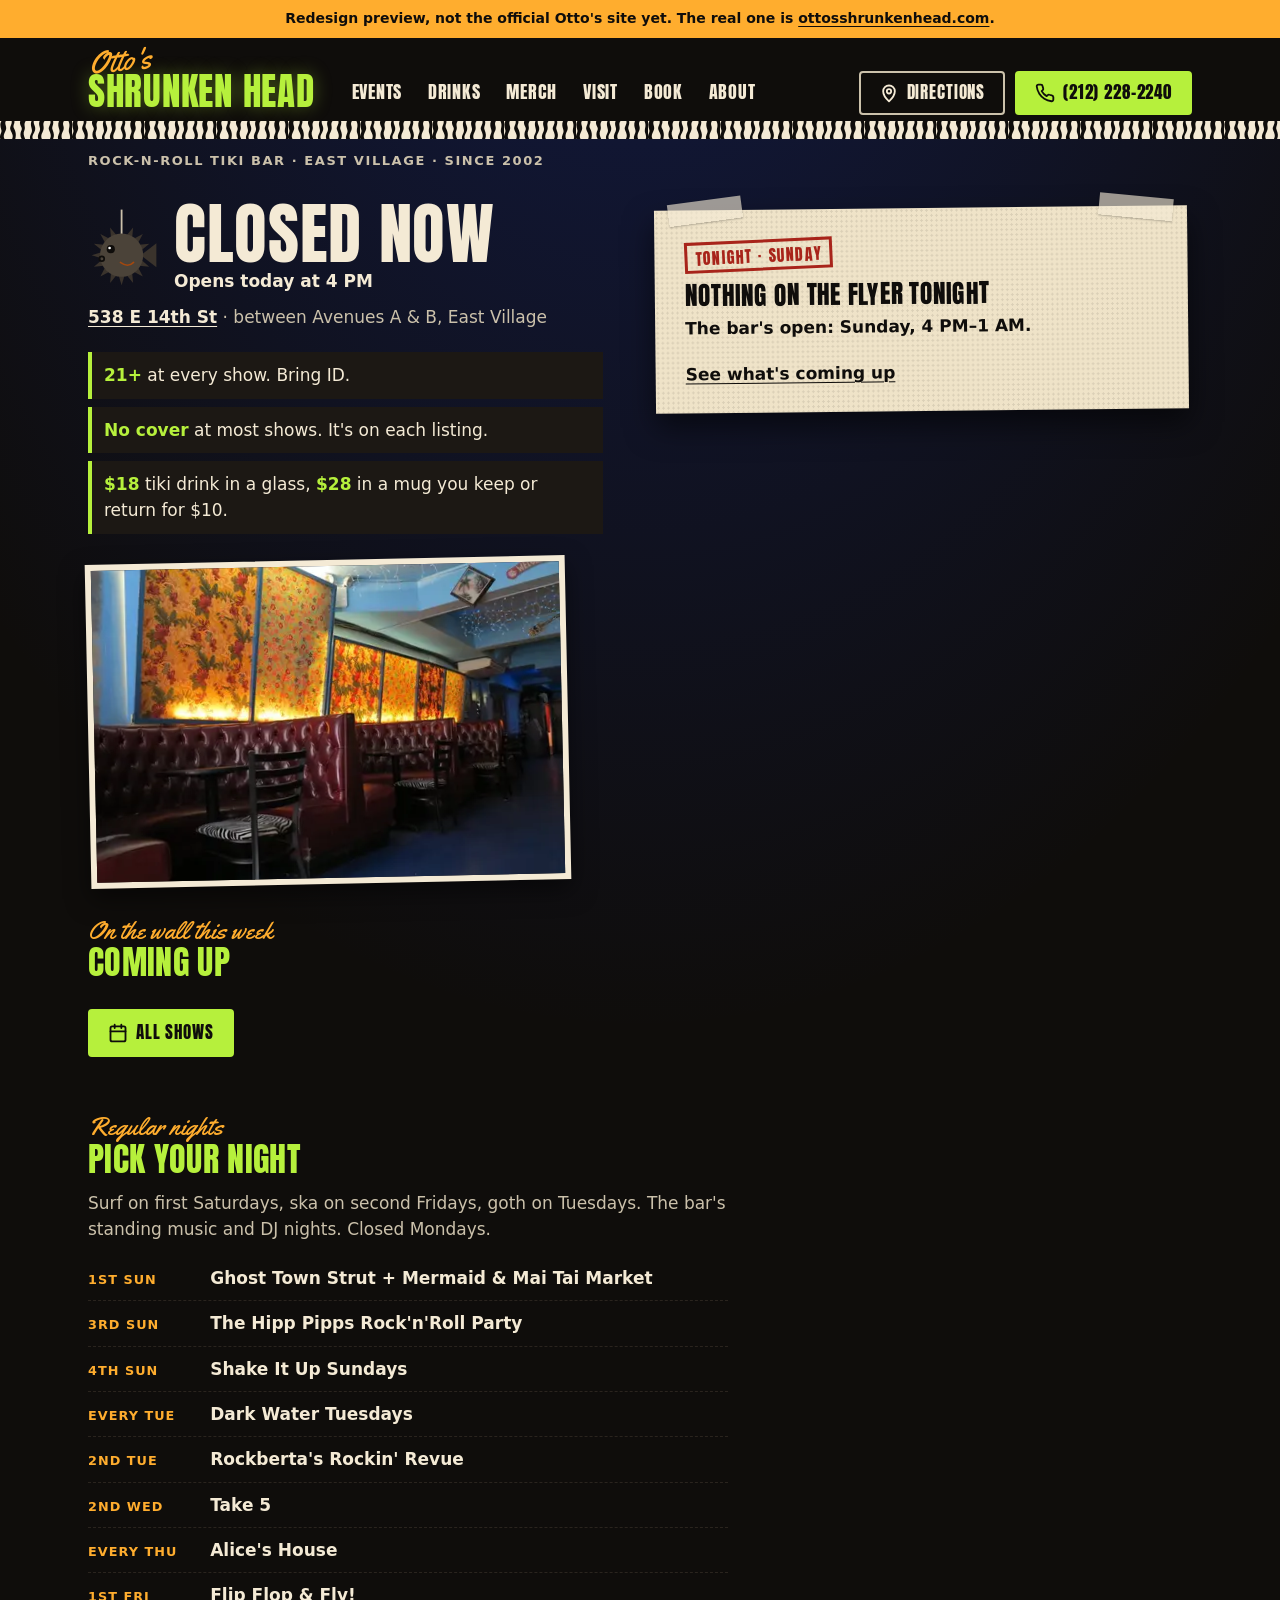
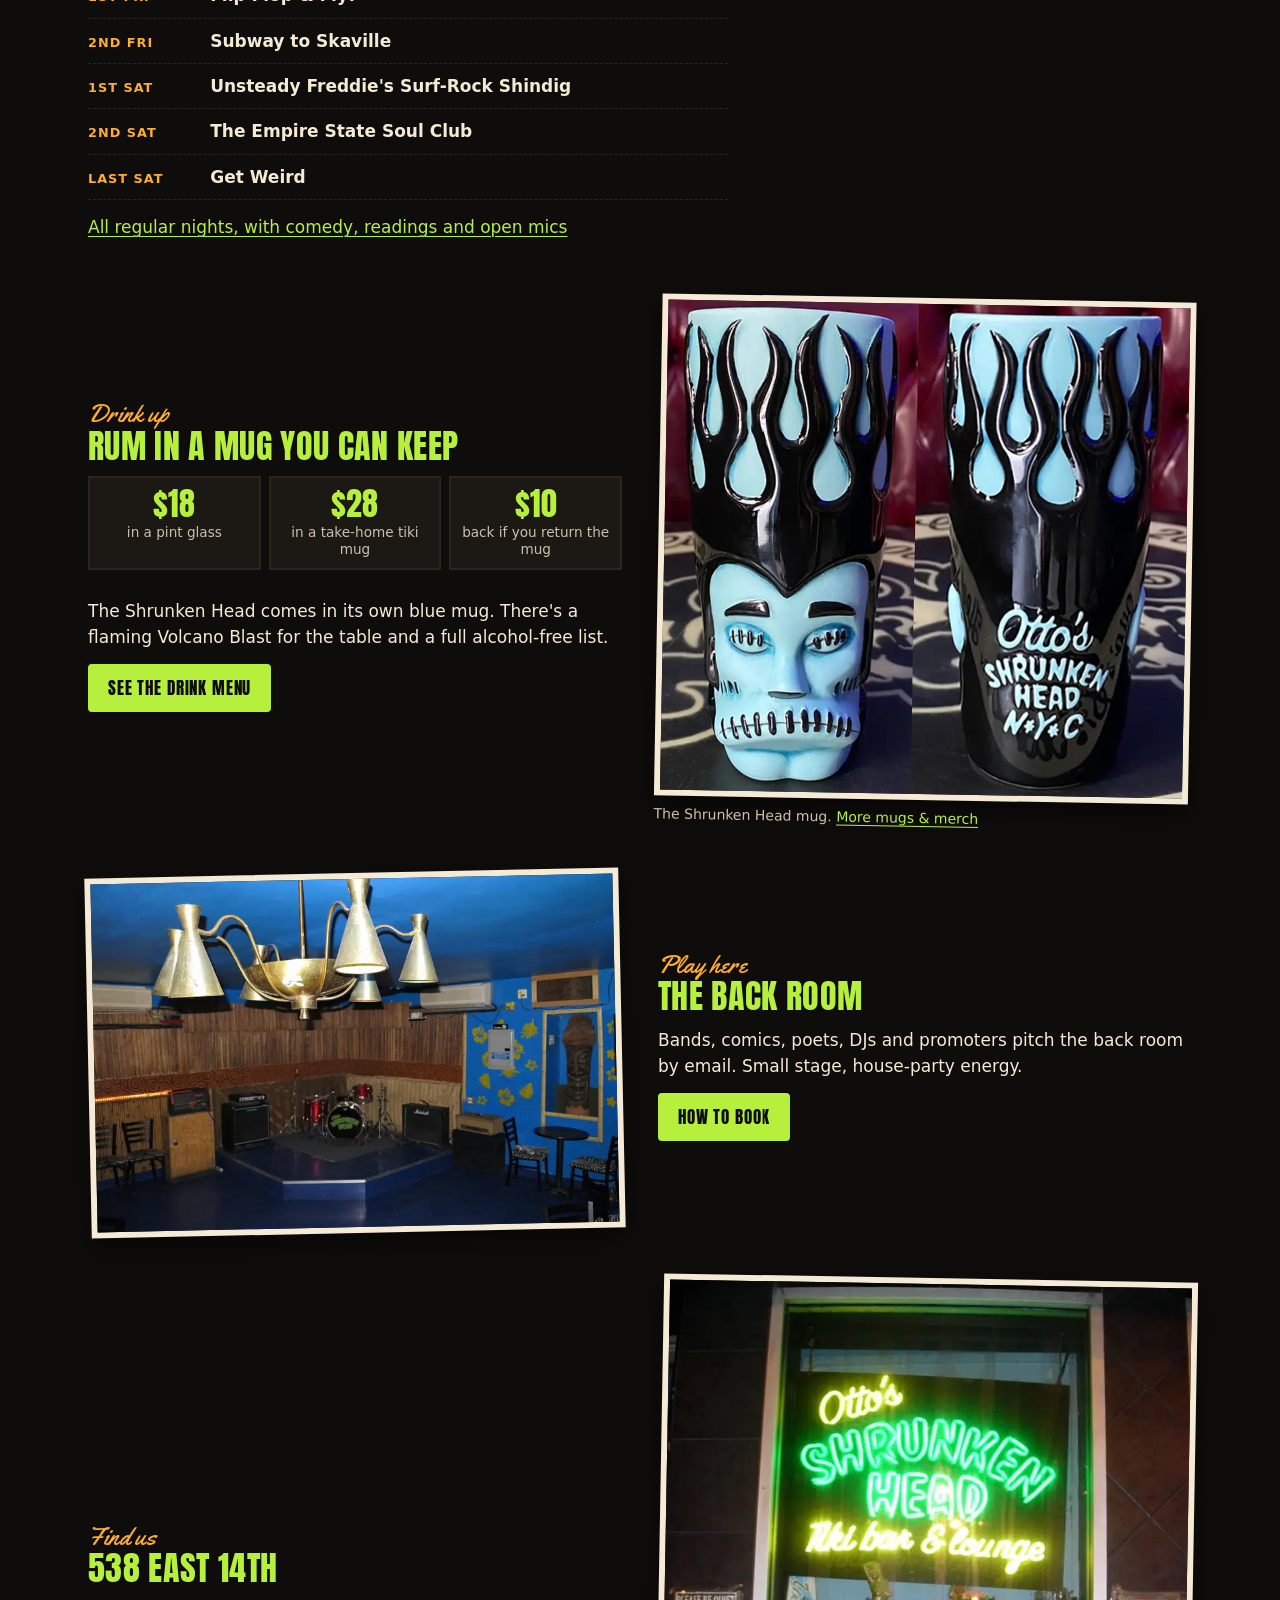
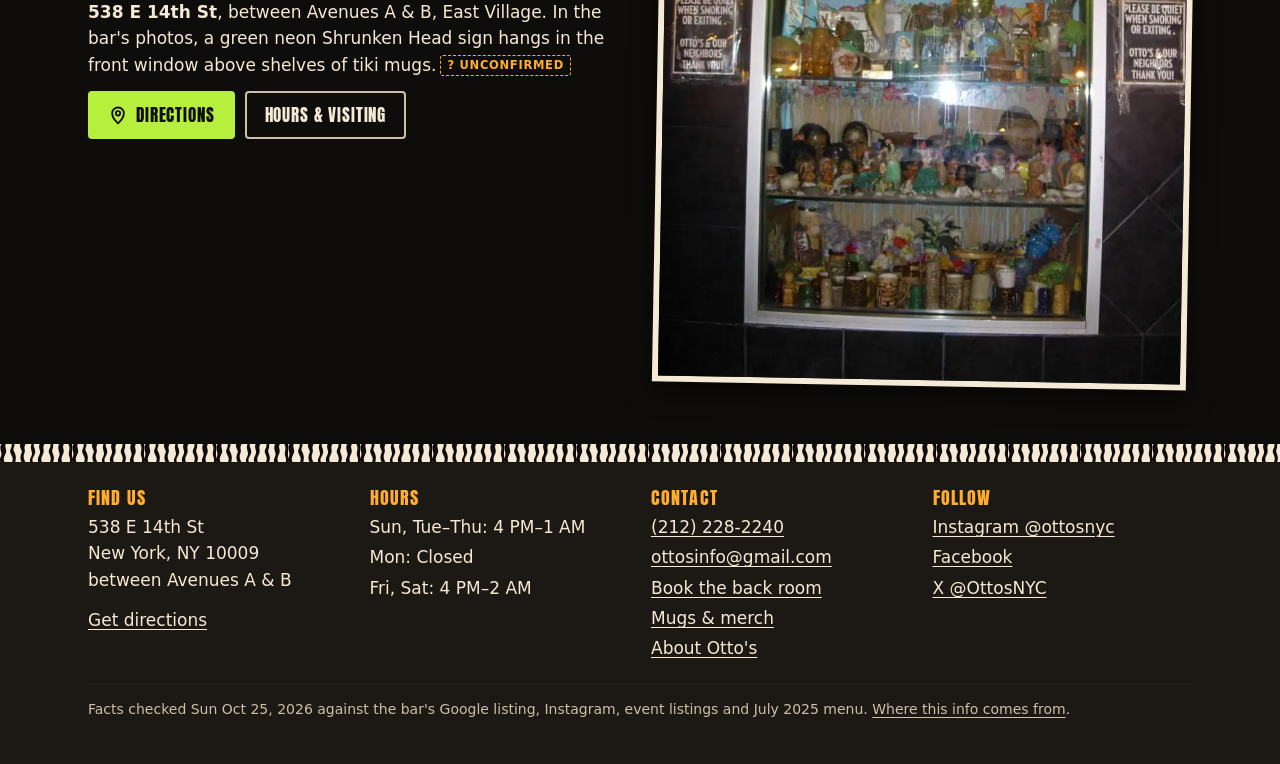
==== index.html @ c5e87eb1 "Preview build 2026-10-25 22:46 Co-Authored-By: Claude Opus 5.5 <noreply@anthropic.com>" ====
<!doctype html>
<html lang="en">
<head>
<meta charset="utf-8">
<meta name="viewport" content="width=device-width, initial-scale=1, viewport-fit=cover">
<title>Otto's Shrunken Head · Tiki bar, East Village NYC · Open tonight?</title>
<meta name="description" content="Is Otto's open tonight? Hours, tonight's bands and DJs, and directions to the rock-n-roll tiki bar at 538 E 14th St, East Village. Most shows free, 21+.">
<link rel="canonical" href="https://ottosshrunkenhead.com/">
<meta name="robots" content="noindex, nofollow">
<meta name="theme-color" content="#0f0d0b">
<meta property="og:type" content="website">
<meta property="og:site_name" content="Otto's Shrunken Head">
<meta property="og:title" content="Otto's Shrunken Head · Tiki bar, East Village NYC · Open tonight?">
<meta property="og:description" content="Is Otto's open tonight? Hours, tonight's bands and DJs, and directions to the rock-n-roll tiki bar at 538 E 14th St, East Village. Most shows free, 21+.">
<meta property="og:url" content="https://ottosshrunkenhead.com/">
<meta property="og:image" content="https://ottosshrunkenhead.com/assets/img/front-window-675.webp">
<link rel="icon" href="assets/favicon.svg" type="image/svg+xml">
<link rel="preload" href="assets/fonts/anton.woff2" as="font" type="font/woff2" crossorigin>
<style>@font-face{font-family:"Anton";src:url("assets/fonts/anton.woff2") format("woff2");font-display:swap}@font-face{font-family:"Yellowtail";src:url("assets/fonts/yellowtail.woff2") format("woff2");font-display:swap}@font-face{font-family:"Anton fallback";src:local("Impact"),local("Arial Narrow Bold"),local("Arial Bold");size-adjust:104%;ascent-override:118%;descent-override:33%}:root{--ink:#0f0d0b;--ink-2:#1c1814;--ink-3:#2a241e;--bone:#f4ead5;--bone-dim:#cbc1ab;--paper:#efe3c8;--lime:#b6f03c;--amber:#ffad2e;--oxblood:#7e1813;--stamp:#a8241a;--blue:#1733b0;--night:#0c1652;--pink:#ff86b9;--sky:#a9bcff;--f-display:"Anton","Anton fallback",Impact,"Arial Narrow Bold",sans-serif;--f-script:"Yellowtail","Brush Script MT",cursive;--f-body:system-ui,-apple-system,"Segoe UI",Roboto,"Helvetica Neue",Arial,sans-serif;--gutter:16px;--max:1160px;--bar-h:64px;--zebra:url("data:image/svg+xml,%3Csvg xmlns='http://www.w3.org/2000/svg' viewBox='0 0 160 40' preserveAspectRatio='none'%3E%3Crect width='160' height='40' fill='%23f4ead5'/%3E%3Cg fill='%230f0d0b'%3E%3Cpath d='M3 0h10c-4 7 3 12 0 20s-7 13-3 20H1c-4-8 4-13 2-20S-1 7 3 0z'/%3E%3Cpath d='M26 0h6c1 6-4 10-1 16s6 12 3 24h-7c4-9-2-14-4-21s4-11 3-19z'/%3E%3Cpath d='M45 0h12c-6 9 1 13-3 21-3 6-1 12 2 19h-8c-4-7-3-14 0-20s-6-11-3-20z'/%3E%3Cpath d='M70 0h5c-1 8 5 12 3 20s-8 12-5 20h-6c-2-9 5-13 4-20S67 8 70 0z'/%3E%3Cpath d='M88 0h11c-5 6-1 11-2 17-1 8-8 13-4 23h-8c-3-10 4-14 4-22 0-6-4-10-1-18z'/%3E%3Cpath d='M112 0h6c2 9-4 12-1 20s4 13 1 20h-7c4-7 1-13-2-20s5-12 3-20z'/%3E%3Cpath d='M131 0h11c-5 8 2 12-1 20-3 7-6 12-3 20h-9c-2-8 5-13 3-20s-4-12-1-20z'/%3E%3Cpath d='M152 0h8v40h-5c3-8-3-13-2-20s3-12-1-20z'/%3E%3C/g%3E%3C/svg%3E")}*,*::before,*::after{box-sizing:border-box}html{-webkit-text-size-adjust:100%;text-size-adjust:100%;scroll-padding-top:16px;scroll-padding-bottom:calc(var(--bar-h) + 24px)}body{margin:0;background:var(--ink);background-image:radial-gradient(120% 60% at 50% -10%,rgba(23,51,176,.38),transparent 60%);background-repeat:no-repeat;color:var(--bone);font:400 1.0625rem/1.55 var(--f-body);padding-bottom:calc(var(--bar-h) + env(safe-area-inset-bottom));overflow-wrap:break-word}img{max-width:100%;height:auto;display:block}a{color:var(--lime);text-underline-offset:.18em;text-decoration-thickness:.08em}a:hover{color:var(--bone)}:focus-visible{outline:3px solid var(--amber);outline-offset:3px;border-radius:2px}h1,h2,h3{line-height:1.05;margin:0}p{margin:0 0 .8em}ul,ol{margin:0;padding:0}[hidden]{display:none !important}.sr-only{position:absolute;width:1px;height:1px;padding:0;margin:-1px;overflow:hidden;clip:rect(0,0,0,0);white-space:nowrap;border:0}.skip{position:absolute;left:8px;top:-60px;z-index:50;background:var(--lime);color:var(--ink);padding:10px 14px;font-weight:700}.skip:focus{top:8px}.wrap{max-width:var(--max);margin:0 auto;padding:0 var(--gutter)}.zebra{height:18px;background:var(--zebra) repeat-x left center / 72px 100%}.preview-bar{margin:0;padding:8px var(--gutter);background:var(--amber);color:var(--ink);font-size:.875rem;font-weight:700;text-align:center}.preview-bar a{color:var(--ink)}.mast{background:var(--ink)}.mast__in{max-width:var(--max);margin:0 auto;padding:8px var(--gutter) 0;display:grid;grid-template-columns:1fr;align-items:end}.logo{display:inline-flex;flex-direction:column;text-decoration:none;color:inherit;padding:2px 0 4px;width:max-content}.logo__otto{font:400 1.5rem/0.8 var(--f-script);color:var(--amber);transform:rotate(-6deg);transform-origin:left bottom;margin-left:2px}.logo__head{font:400 1.75rem/1 var(--f-display);text-transform:uppercase;color:var(--lime);letter-spacing:.02em;margin-top:-2px;text-shadow:0 0 18px rgba(182,240,60,.35)}.nav{min-width:0}.nav ul{list-style:none;display:flex;gap:0;margin:0 calc(var(--gutter) * -1);padding:0 calc(var(--gutter) - 7px);overflow-x:auto;scrollbar-width:none}.nav ul::-webkit-scrollbar{display:none}.nav a{display:flex;align-items:center;min-height:44px;padding:0 7px;white-space:nowrap;font:400 1rem/1 var(--f-display);text-transform:uppercase;letter-spacing:.04em;color:var(--bone);text-decoration:none;border-bottom:4px solid transparent}.nav a:hover{color:var(--lime)}.nav a[aria-current="page"]{color:var(--lime);border-bottom-color:var(--lime)}.mast__cta{display:none}.btn{display:inline-flex;align-items:center;justify-content:center;gap:8px;min-height:48px;padding:0 18px;border-radius:4px;font:400 1.0625rem/1 var(--f-display);text-transform:uppercase;letter-spacing:.05em;text-decoration:none;color:var(--ink);background:var(--lime);border:2px solid var(--lime)}.btn:hover{background:var(--bone);border-color:var(--bone);color:var(--ink)}.btn--ghost{background:transparent;color:var(--bone);border-color:var(--bone-dim)}.btn--ghost:hover{background:var(--bone);color:var(--ink)}.btn svg{width:20px;height:20px;flex:none}.btns{display:flex;flex-wrap:wrap;gap:10px}.unc{display:inline-block;vertical-align:.1em;margin-left:.35em;font:700 .72rem/1 var(--f-body);letter-spacing:.06em;text-transform:uppercase;color:var(--amber);border:1.5px dashed var(--amber);border-radius:3px;padding:4px 6px 3px;text-decoration:none;white-space:nowrap}.unc::before{content:"? "}.unc:hover{background:var(--amber);color:var(--ink)}.flyer .unc,.paper .unc{color:var(--stamp);border-color:var(--stamp)}.flyer .unc:hover,.paper .unc:hover{background:var(--stamp);color:var(--paper)}.unc-note{color:var(--bone-dim);font-size:.9rem}.kicker{font:700 .8125rem/1.3 var(--f-body);text-transform:uppercase;letter-spacing:.12em;color:var(--bone-dim);margin:14px 0 10px}.status{display:grid;grid-template-columns:56px 1fr;gap:4px 14px;align-items:center;margin-bottom:18px}.status__state{font:400 2.75rem/0.95 var(--f-display);text-transform:uppercase;letter-spacing:.01em;color:var(--lime)}.status[data-open="false"] .status__state{color:var(--bone)}.status__detail{margin:2px 0 0;font-weight:600}.status__where{grid-column:1 / -1;margin:6px 0 0;color:var(--bone-dim)}.status__where a{color:var(--bone);font-weight:700}.puffer{width:56px;height:64px}.puffer svg{width:100%;height:100%;overflow:visible}.puffer .p-body{fill:url(#pufLit)}.puffer .p-spike{fill:#e2731f}.puffer[data-lit="true"] svg{filter:drop-shadow(0 0 10px rgba(255,173,46,.85));animation:glow 3.2s ease-in-out infinite}.puffer[data-lit="false"] .p-body{fill:#4b4339}.puffer[data-lit="false"] .p-spike{fill:#3a332c}@keyframes glow{50%{filter:drop-shadow(0 0 4px rgba(255,173,46,.55))}}.home-top{display:grid;grid-template-areas:"status" "flyer" "quick"}.home-top>.status{grid-area:status}.home-top>.tonight{grid-area:flyer}.home-top>.quick{grid-area:quick}.quick ul{list-style:none;display:grid;gap:8px;margin:4px 0 0}.quick li{padding:10px 12px;background:var(--ink-2);border-left:4px solid var(--lime)}.quick b{color:var(--lime);font-weight:800}.desk-only{display:none}.flyer{position:relative;color:var(--ink);background-color:var(--paper);background-image:radial-gradient(rgba(15,13,11,.09) 1px,transparent 1.3px);background-size:5px 5px;padding:22px 18px 18px;transform:rotate(-.6deg);box-shadow:0 14px 30px rgba(0,0,0,.55);margin:6px 4px 22px}.flyer::before,.flyer::after{content:"";position:absolute;top:-10px;width:74px;height:22px;background:rgba(244,234,213,.62);box-shadow:0 1px 2px rgba(0,0,0,.25)}.flyer::before{left:14px;transform:rotate(-7deg)}.flyer::after{right:14px;transform:rotate(6deg)}.flyer a{color:var(--ink)}.stamp{display:inline-block;font:400 1rem/1 var(--f-display);text-transform:uppercase;letter-spacing:.08em;color:var(--stamp);border:3px solid var(--stamp);padding:5px 8px 4px;transform:rotate(-2deg);margin:0 0 12px}.flyer__show + .flyer__show{border-top:2px dashed rgba(15,13,11,.35);margin-top:14px;padding-top:14px}.flyer__title{font:400 2rem/1 var(--f-display);text-transform:uppercase;letter-spacing:.01em}.flyer__meta{margin:6px 0 8px;font-weight:700}.flyer__more{display:inline-block;margin-top:12px;font-weight:700;min-height:24px}.flyer--quiet .flyer__title{font-size:1.6rem}.lineup{list-style:none;display:grid;gap:3px}.lineup li{display:grid;grid-template-columns:4.6em 1fr;gap:8px;align-items:baseline}.lineup__t{font-weight:700;font-variant-numeric:tabular-nums;font-size:.95rem}.lineup__act{font:400 1.25rem/1.15 var(--f-display);text-transform:uppercase;letter-spacing:.02em}.lineup--dark .lineup__t{color:var(--bone-dim)}.section{padding:34px 0 10px}.section__kick{font:400 1.6rem/1 var(--f-script);color:var(--amber);margin:0 0 2px}.section__h{font:400 2.1rem/1 var(--f-display);text-transform:uppercase;color:var(--lime);margin-bottom:14px;letter-spacing:.01em}.section__lede{color:var(--bone-dim);max-width:60ch}.page-h{font:400 3rem/0.95 var(--f-display);text-transform:uppercase;color:var(--lime);margin:6px 0 10px}.page-lede{font-size:1.125rem;max-width:56ch}.stubs{list-style:none;display:grid;gap:10px}.stub{display:grid;grid-template-columns:64px 1fr;gap:0;background:var(--ink-2);border-left:6px solid var(--oxblood);text-decoration:none;color:var(--bone);min-height:72px}.stub:hover{background:var(--ink-3);color:var(--bone)}.stub__date{display:grid;place-content:center;text-align:center;border-right:2px dashed var(--ink-3);padding:8px 4px}.stub__dow{font:700 .75rem/1 var(--f-body);text-transform:uppercase;letter-spacing:.1em;color:var(--amber)}.stub__day{font:400 1.9rem/1 var(--f-display)}.stub__mon{font:700 .75rem/1 var(--f-body);text-transform:uppercase;letter-spacing:.1em;color:var(--bone-dim)}.stub__body{padding:10px 12px}.stub__title{font:400 1.25rem/1.1 var(--f-display);text-transform:uppercase;display:block}.stub__line{display:-webkit-box;-webkit-line-clamp:2;-webkit-box-orient:vertical;overflow:hidden;color:var(--bone-dim);font-size:.95rem;margin-top:3px}.kind{display:inline-block;font:700 .72rem/1 var(--f-body);letter-spacing:.08em;text-transform:uppercase;padding:4px 6px 3px;border-radius:2px;color:var(--ink);background:var(--bone);vertical-align:.15em}.kind--music{background:var(--lime)}.kind--dj{background:var(--amber)}.kind--comedy{background:var(--pink)}.kind--openmic{background:var(--bone)}.kind--words{background:var(--sky)}.kind--market,.kind--party{background:var(--amber)}.week{list-style:none;display:grid;gap:14px}.week__day{background:var(--ink-2);padding:14px 14px 10px;border-top:4px solid var(--blue)}.week__name{font:400 1.5rem/1 var(--f-display);text-transform:uppercase;color:var(--bone);margin-bottom:8px}.week__list{list-style:none;display:grid;gap:10px}.week__which{font:700 .78rem/1.2 var(--f-body);text-transform:uppercase;letter-spacing:.08em;color:var(--amber)}.week__title{font-weight:700}.week__desc{color:var(--bone-dim);font-size:.95rem}.week__closed{color:var(--bone-dim)}.picks{list-style:none;display:grid;gap:0;max-width:640px}.picks li{display:grid;grid-template-columns:6.6em 1fr;gap:10px;align-items:baseline;padding:9px 0;border-bottom:1px dashed var(--ink-3)}.picks__when{font:700 .8rem/1.2 var(--f-body);text-transform:uppercase;letter-spacing:.08em;color:var(--amber)}.picks a{color:var(--bone);font-weight:700;text-decoration:none;min-height:24px}.picks__desc{display:block;color:var(--bone-dim);font-size:.92rem;font-weight:400}.picks a:hover{color:var(--lime);text-decoration:underline}.photo{margin:0;position:relative}.photo img{width:100%;border:6px solid var(--bone);box-shadow:0 10px 24px rgba(0,0,0,.5)}.photo figcaption{font-size:.875rem;color:var(--bone-dim);margin-top:8px}.tilt-l{transform:rotate(-1.2deg)}.tilt-r{transform:rotate(1deg)}.split{display:grid;gap:20px;align-items:center}.panel{background:var(--ink-2);padding:18px;border-top:4px solid var(--oxblood)}.panel--blue{border-top-color:var(--blue)}.panel--lime{border-top-color:var(--lime)}.deal{display:grid;grid-template-columns:repeat(3,1fr);gap:8px;margin:10px 0 14px}.deal__item{background:var(--ink-2);border:2px solid var(--ink-3);padding:10px 8px;text-align:center}.deal__price{display:block;font:400 2rem/1 var(--f-display);color:var(--lime)}.deal__label{display:block;font-size:.85rem;color:var(--bone-dim);margin-top:4px;line-height:1.25}.mug-ico{width:44px;height:54px;color:var(--lime)}.chips{list-style:none;display:flex;flex-wrap:wrap;gap:8px;margin:12px 0 6px}.chips a{display:inline-flex;align-items:center;min-height:40px;padding:0 14px;border-radius:999px;border:2px solid var(--bone-dim);color:var(--bone);text-decoration:none;font-weight:700;font-size:.95rem}.chips a:hover{border-color:var(--lime);color:var(--lime)}.day{margin-top:26px}.day__h{position:sticky;top:0;z-index:2;background:var(--ink);display:flex;align-items:baseline;gap:10px;flex-wrap:wrap;padding:10px 0 8px;border-bottom:3px solid var(--bone)}.day__dow{font:400 1.8rem/1 var(--f-display);text-transform:uppercase;color:var(--bone)}.day__date{font:400 1.8rem/1 var(--f-display);text-transform:uppercase;color:var(--bone-dim)}.day__tonight{font:400 1rem/1 var(--f-display);text-transform:uppercase;letter-spacing:.08em;background:var(--lime);color:var(--ink);padding:5px 8px 4px}.show{padding:16px 0 14px;border-bottom:1px solid var(--ink-3)}.show__top{display:flex;align-items:baseline;gap:10px;flex-wrap:wrap;margin-bottom:4px}.show__time{font-weight:800;font-variant-numeric:tabular-nums}.show__title{font:400 1.6rem/1.05 var(--f-display);text-transform:uppercase;letter-spacing:.01em;margin-bottom:8px}.show__desc{color:var(--bone-dim);margin:8px 0 0;max-width:62ch}.show__cover{display:inline-block;margin-top:8px;font-weight:700;color:var(--lime)}.show__flag{margin-top:8px}.regulars{background:var(--night);margin-top:40px;padding:34px 0 30px}.regulars .week__day{background:rgba(255,255,255,.05);border-top-color:var(--lime)}.menu-sec{padding-top:26px}.menu-sec__h{font:400 1.9rem/1 var(--f-display);text-transform:uppercase;color:var(--lime);display:flex;align-items:center;gap:8px;flex-wrap:wrap}.menu-sec__note{color:var(--amber);font-weight:700;margin:6px 0 10px}.drinks{list-style:none;display:grid;gap:0}.drink{padding:12px 0;border-bottom:1px dashed var(--ink-3)}.drink__row{display:flex;justify-content:space-between;gap:12px;align-items:baseline}.drink__name{font:400 1.35rem/1.1 var(--f-display);text-transform:uppercase;letter-spacing:.02em}.drink__price{font-weight:800;color:var(--lime);text-align:right;max-width:11em;flex:none}.drink__desc{color:var(--bone-dim);margin:3px 0 0}.flag{display:inline-block;font:700 .72rem/1 var(--f-body);text-transform:uppercase;letter-spacing:.08em;color:var(--ink);background:var(--amber);padding:4px 6px 3px;border-radius:2px;margin-left:6px;vertical-align:.2em}.prods{list-style:none;display:grid;grid-template-columns:repeat(2,1fr);gap:18px 12px;margin-top:8px}.prod img{width:100%;height:auto;aspect-ratio:4 / 5;object-fit:cover;border:5px solid var(--bone);background:var(--paper)}.prod--out img{filter:grayscale(1);opacity:.55}.prod__name{font:400 1.15rem/1.1 var(--f-display);text-transform:uppercase;letter-spacing:.02em;margin-top:8px}.prod__meta{display:flex;gap:8px;align-items:center;margin:4px 0 0}.prod__price{font-weight:800;color:var(--lime)}.prod__out{font:700 .72rem/1 var(--f-body);text-transform:uppercase;letter-spacing:.08em;color:var(--ink);background:var(--bone-dim);padding:4px 6px 3px;border-radius:2px}.prod__note{color:var(--bone-dim);font-size:.9rem;margin:2px 0 0}.press{list-style:none;display:grid;gap:12px}.press li{padding-left:14px;border-left:4px solid var(--blue)}.press__outlet{display:block;font:700 .78rem/1.3 var(--f-body);text-transform:uppercase;letter-spacing:.08em;color:var(--amber)}.press__title{color:var(--bone)}.legends b{font:400 1.25rem/1.15 var(--f-display);text-transform:uppercase;letter-spacing:.02em;color:var(--lime)}.hours{width:100%;border-collapse:collapse;font-size:1.0625rem}.hours th,.hours td{text-align:left;padding:10px 6px;border-bottom:1px solid var(--ink-3)}.hours th{font-weight:700}.hours td{text-align:right;font-variant-numeric:tabular-nums}.hours tr.is-today th,.hours tr.is-today td{color:var(--lime)}.hours tr.is-today th::after{content:" · today";font-weight:400;color:var(--bone-dim)}.facts{list-style:none;display:grid;gap:14px}.facts li{padding-left:16px;border-left:4px solid var(--oxblood);min-width:0;overflow-wrap:anywhere}.facts b{display:block;color:var(--bone)}.gear{padding-left:1.2em;display:grid;gap:4px}.src-table{width:100%;border-collapse:collapse;font-size:.95rem}.src-table th,.src-table td{text-align:left;vertical-align:top;padding:10px 8px;border-bottom:1px solid var(--ink-3)}.src-table thead th{color:var(--bone-dim);font-size:.8rem;text-transform:uppercase;letter-spacing:.08em}.ok{color:var(--lime);font-weight:700}.no{color:var(--amber);font-weight:700}.table-scroll{overflow-x:auto}.mailto-box{background:var(--paper);color:var(--ink);padding:16px;font-family:ui-monospace,Menlo,monospace;font-size:.9rem;white-space:pre-wrap;margin:10px 0 14px}.foot{margin-top:48px;background:var(--ink-2)}.foot__in{max-width:var(--max);margin:0 auto;padding:26px var(--gutter) 30px;display:grid;gap:22px}.foot h2{font:400 1.15rem/1 var(--f-display);text-transform:uppercase;letter-spacing:.06em;color:var(--amber);margin-bottom:8px}.foot ul{list-style:none;display:grid;gap:4px}.foot a{color:var(--bone);min-height:24px;display:inline-block}.foot__note{color:var(--bone-dim);font-size:.875rem;border-top:1px solid var(--ink-3);padding-top:14px}.foot__note a{color:var(--bone-dim)}.actbar{position:fixed;left:0;right:0;bottom:0;z-index:20;background:var(--ink);padding-bottom:env(safe-area-inset-bottom);box-shadow:0 -6px 20px rgba(0,0,0,.5)}.actbar .zebra{height:8px;background-size:32px 100%}.actbar ul{list-style:none;display:grid;grid-template-columns:repeat(3,1fr)}.actbar a{display:flex;flex-direction:column;align-items:center;justify-content:center;gap:3px;min-height:58px;color:var(--bone);text-decoration:none;font:400 .95rem/1 var(--f-display);text-transform:uppercase;letter-spacing:.06em}.actbar a:hover{color:var(--lime)}.actbar svg{width:22px;height:22px;color:var(--lime)}.actbar li + li a{border-left:1px solid var(--ink-3)}@media (min-width:700px){:root{--gutter:28px}.page-h{font-size:4.2rem}.split{grid-template-columns:1fr 1fr;gap:36px}.week{grid-template-columns:repeat(2,1fr)}.foot__in{grid-template-columns:repeat(4,1fr)}.foot__note{grid-column:1 / -1}.stubs{grid-template-columns:repeat(2,1fr)}.prods{grid-template-columns:repeat(3,1fr)}}@media (min-width:960px){:root{--bar-h:0px}body{padding-bottom:0}.actbar{display:none}.mast__in{grid-template-columns:auto 1fr auto;gap:28px;padding-top:12px;padding-bottom:6px}.logo__otto{font-size:1.9rem}.logo__head{font-size:2.3rem}.nav ul{margin:0;padding:0;gap:8px}.nav a{font-size:1.15rem;padding:0 9px}.prods{grid-template-columns:repeat(4,1fr);gap:26px 20px}.mast__cta{display:flex;gap:10px;align-items:center}.mast__cta .btn{min-height:44px}.home-top{grid-template-columns:1fr 1.05fr;grid-template-areas:"status flyer" "quick flyer";grid-template-rows:auto 1fr;column-gap:48px;align-items:start;padding-top:22px}.desk-only{display:block;margin-top:26px;max-width:480px}.status__state{font-size:4.2rem}.status{grid-template-columns:72px 1fr}.puffer{width:72px;height:82px}.flyer{padding:30px 30px 26px}.flyer__title{font-size:2.6rem}.week{grid-template-columns:repeat(3,1fr)}.events-layout{display:grid;grid-template-columns:1fr 340px;gap:48px;align-items:start}.events-aside{position:sticky;top:20px}.menu-cols{columns:2;column-gap:48px}.menu-cols .menu-sec{break-inside:avoid}}@media (prefers-reduced-motion:reduce){*,*::before,*::after{animation:none !important;transition:none !important;scroll-behavior:auto !important}}@media print{.actbar,.mast__cta,.nav,.skip{display:none}body{background:#fff;color:#000}}</style>
<noscript><style>[data-status-live],.puffer{display:none}.nojs-hours{display:block!important}.status{grid-template-columns:1fr}</style></noscript>
<script type="application/ld+json">{"@context":"https://schema.org","@type":"BarOrPub","@id":"https://ottosshrunkenhead.com/#bar","name":"Otto's Shrunken Head","description":"Rock-n-roll tiki bar in the East Village since 2002. Rum drinks in tiki mugs up front, bands, DJs, comedy and open mics in the back room, most nights free.","url":"https://ottosshrunkenhead.com/","image":["https://ottosshrunkenhead.com/assets/img/front-window-675.webp","https://ottosshrunkenhead.com/assets/img/booths-1200.webp","https://ottosshrunkenhead.com/assets/img/back-room-stage-1200.webp"],"telephone":"+1-212-228-2240","email":"ottosinfo@gmail.com","address":{"@type":"PostalAddress","streetAddress":"538 E 14th St","addressLocality":"New York","addressRegion":"NY","postalCode":"10009","addressCountry":"US"},"geo":{"@type":"GeoCoordinates","latitude":40.7294629,"longitude":-73.9786985},"hasMap":"https://www.google.com/maps/search/?api=1&query=Otto%27s%20Shrunken%20Head%2C%20538%20E%2014th%20St%2C%20New%20York%2C%20NY%2010009","openingHoursSpecification":[{"@type":"OpeningHoursSpecification","dayOfWeek":["Sunday","Tuesday","Wednesday","Thursday"],"opens":"16:00","closes":"01:00"},{"@type":"OpeningHoursSpecification","dayOfWeek":["Friday","Saturday"],"opens":"16:00","closes":"02:00"}],"hasMenu":"https://ottosshrunkenhead.com/drinks.html","foundingDate":"2002","amenityFeature":[{"@type":"LocationFeatureSpecification","name":"Wheelchair-accessible entrance","value":true},{"@type":"LocationFeatureSpecification","name":"Wheelchair-accessible restroom","value":true},{"@type":"LocationFeatureSpecification","name":"Live music","value":true}],"sameAs":["https://www.instagram.com/ottosnyc/","https://www.facebook.com/OttosShrunkenHead","https://x.com/OttosNYC"]}</script>
</head>
<body>
<a class="skip" href="#main">Skip to content</a>
<p class="preview-bar">Redesign preview, not the official Otto's site yet. The real one is <a href="https://ottosshrunkenhead.com/">ottosshrunkenhead.com</a>.</p>
<header class="mast">
<div class="mast__in">
<a class="logo" href="index.html"><span class="logo__otto">Otto's</span><span class="logo__head">Shrunken Head</span><span class="sr-only">, home</span></a>
<nav class="nav" aria-label="Main"><ul><li><a href="events.html">Events</a></li><li><a href="drinks.html">Drinks</a></li><li><a href="merch.html">Merch</a></li><li><a href="visit.html">Visit</a></li><li><a href="book.html">Book</a></li><li><a href="about.html">About</a></li></ul></nav>
<div class="mast__cta"><a class="btn btn--ghost" href="https://www.google.com/maps/dir/?api=1&amp;destination=Otto%27s%20Shrunken%20Head%2C%20538%20E%2014th%20St%2C%20New%20York%2C%20NY%2010009"><svg viewBox="0 0 24 24" fill="none" stroke="currentColor" stroke-width="2.2" stroke-linecap="round" stroke-linejoin="round" aria-hidden="true" focusable="false"><path d="M12 22s7-6.2 7-12a7 7 0 1 0-14 0c0 5.8 7 12 7 12z"/><circle cx="12" cy="10" r="2.6"/></svg> Directions</a><a class="btn" href="tel:+12122282240"><svg viewBox="0 0 24 24" fill="none" stroke="currentColor" stroke-width="2.2" stroke-linecap="round" stroke-linejoin="round" aria-hidden="true" focusable="false"><path d="M22 16.9v3a2 2 0 0 1-2.2 2 19.8 19.8 0 0 1-8.6-3.1 19.5 19.5 0 0 1-6-6A19.8 19.8 0 0 1 2.1 4.2 2 2 0 0 1 4.1 2h3a2 2 0 0 1 2 1.7c.1.9.4 1.8.7 2.7a2 2 0 0 1-.5 2.1L8 9.8a16 16 0 0 0 6 6l1.3-1.3a2 2 0 0 1 2.1-.4c.9.3 1.8.6 2.7.7a2 2 0 0 1 1.7 2z"/></svg> (212) 228-2240</a></div>
</div>
<div class="zebra"></div>
</header>
<main id="main">

<div class="wrap">
<h1 class="kicker"><span class="sr-only">Otto's Shrunken Head: </span>Rock-n-roll tiki bar · East Village · since 2002</h1>
<div class="home-top">
<section class="status" data-status data-open="true" aria-labelledby="status-state">
<div class="puffer" data-lit="true"><svg viewBox="0 0 60 64" aria-hidden="true" focusable="false">
<defs><radialGradient id="pufLit" cx="40%" cy="38%" r="65%"><stop offset="0" stop-color="#fff4cc"/><stop offset=".45" stop-color="#ffc04d"/><stop offset="1" stop-color="#ec7a1c"/></radialGradient></defs>
<line x1="28" y1="0" x2="28" y2="21" stroke="#cbc1ab" stroke-width="1.5"/>
<polygon class="p-spike" points="44.5,42.1 51.1,47.6 42.6,46.8"/><polygon class="p-spike" points="41.7,48.1 45.7,55.7 38.1,51.7"/><polygon class="p-spike" points="36.8,52.6 37.6,61.1 32.1,54.5"/><polygon class="p-spike" points="30.5,54.8 28.0,63.0 25.5,54.8"/><polygon class="p-spike" points="23.9,54.5 18.4,61.1 19.2,52.6"/><polygon class="p-spike" points="17.9,51.7 10.3,55.7 14.3,48.1"/><polygon class="p-spike" points="13.4,46.8 4.9,47.6 11.5,42.1"/><polygon class="p-spike" points="11.2,40.5 3.0,38.0 11.2,35.5"/><polygon class="p-spike" points="11.5,33.9 4.9,28.4 13.4,29.2"/><polygon class="p-spike" points="14.3,27.9 10.3,20.3 17.9,24.3"/><polygon class="p-spike" points="19.2,23.4 18.4,14.9 23.9,21.5"/><polygon class="p-spike" points="32.1,21.5 37.6,14.9 36.8,23.4"/><polygon class="p-spike" points="38.1,24.3 45.7,20.3 41.7,27.9"/><polygon class="p-spike" points="42.6,29.2 51.1,28.4 44.5,33.9"/>
<polygon class="p-spike" points="44,38 57,28 57,48"/>
<circle class="p-body" cx="28" cy="38" r="18"/>
<circle cx="19" cy="33" r="3.4" fill="#0f0d0b"/><circle cx="18" cy="32" r="1.1" fill="#fff"/>
<circle cx="11.5" cy="41" r="2" fill="none" stroke="#0f0d0b" stroke-width="1.4"/>
<path d="M27 44c4 3 8 3 11 0" fill="none" stroke="#a3480f" stroke-width="1.3" stroke-linecap="round"/>
</svg></div>
<div data-status-live>
<h2 class="status__state" id="status-state" data-status-state>Open now</h2>
<p class="status__detail" data-status-detail>Till 1 AM tonight</p>
</div>
<p class="status__detail nojs-hours" hidden>Sun, Tue–Thu 4 PM–1 AM · Mon Closed · Fri, Sat 4 PM–2 AM</p>
<p class="status__where"><a href="https://www.google.com/maps/dir/?api=1&amp;destination=Otto%27s%20Shrunken%20Head%2C%20538%20E%2014th%20St%2C%20New%20York%2C%20NY%2010009">538 E 14th St</a> · between Avenues A &amp; B, East Village</p>
</section>
<section class="quick" aria-label="Good to know">
<ul>
<li><b>21+</b> at every show. Bring ID.</li>
<li><b>No cover</b> at most shows. It's on each listing.</li>
<li><b>$18</b> tiki drink in a glass, <b>$28</b> in a mug you keep or return for $10.</li>
</ul>
<figure class="photo tilt-l desk-only"><img src="assets/img/booths-800.webp" srcset="assets/img/booths-480.webp 480w, assets/img/booths-800.webp 800w, assets/img/booths-1200.webp 1200w" sizes="480px" width="1200" height="801" alt="Red tufted leather booths under backlit orange floral panels, with a zebra-print chair." loading="lazy" decoding="async"></figure>
</section>
<section class="tonight" id="tonight" aria-labelledby="tonight-h">
<h2 id="tonight-h" class="sr-only">What's on tonight</h2>

<article class="flyer" data-night="2026-10-25">
<p class="stamp">Tonight · Sun Oct 25</p>
<div class="flyer__show">
<h3 class="flyer__title">The Hipp Pipps Rock'n'Roll Party</h3>
<p class="flyer__meta">5 PM · No cover <span class="kind kind--music">Live music</span></p>
<ol class="lineup "><li><span class="lineup__t">6 PM</span><span class="lineup__act">The Puma Perl Band</span></li><li><span class="lineup__t">7 PM</span><span class="lineup__act">Soulcake</span></li><li><span class="lineup__t">8 PM</span><span class="lineup__act">The Hipp Pipps</span></li><li><span class="lineup__t">w/</span><span class="lineup__act">DJ Yana Lil Jerk</span></li></ol>
</div><div class="flyer__show">
<h3 class="flyer__title">Live music</h3>

<ol class="lineup "><li><span class="lineup__t">9:30 PM</span><span class="lineup__act">Slipping Stitches featuring Shair Gorgiiss</span></li></ol>
</div>
<a class="flyer__more" href="events.html#d-2026-10-25">Tonight's full listing</a>
</article>
<article class="flyer" data-night="2026-10-27" hidden>
<p class="stamp">Tonight · Tue Oct 27</p>
<div class="flyer__show">
<h3 class="flyer__title">Live music</h3>

<ol class="lineup "><li><span class="lineup__t">7 PM</span><span class="lineup__act">Jeff Weiss and the Earth Affair</span></li></ol>
</div><div class="flyer__show">
<h3 class="flyer__title">Bird &amp; Friends: Cosmic Unity</h3>
<p class="flyer__meta">9 PM–11 PM <span class="kind kind--comedy">Comedy</span></p>
<ol class="lineup "><li><span class="lineup__t">w/</span><span class="lineup__act">Michael Bird</span></li></ol>
</div><div class="flyer__show">
<h3 class="flyer__title">Party City</h3>
<p class="flyer__meta">11 PM <span class="kind kind--comedy">Comedy</span></p>

</div>
<a class="flyer__more" href="events.html#d-2026-10-27">Tonight's full listing</a>
</article>
<article class="flyer" data-night="2026-10-28" hidden>
<p class="stamp">Tonight · Wed Oct 28</p>
<div class="flyer__show">
<h3 class="flyer__title">Otto's Wednesday Band Night</h3>
<p class="flyer__meta">7 PM <span class="kind kind--openmic">Open mic</span></p>
<ol class="lineup "><li><span class="lineup__t">w/</span><span class="lineup__act">Otto's Shrunken Dead</span></li><li><span class="lineup__t">w/</span><span class="lineup__act">Early Days</span></li><li><span class="lineup__t">w/</span><span class="lineup__act">The Otto's Wednesday Band</span></li></ol>
</div>
<a class="flyer__more" href="events.html#d-2026-10-28">Tonight's full listing</a>
</article>
<article class="flyer" data-night="2026-10-29" hidden>
<p class="stamp">Tonight · Thu Oct 29</p>
<div class="flyer__show">
<h3 class="flyer__title">Alice's House</h3>
<p class="flyer__meta">6 PM <span class="kind kind--dj">DJ night</span></p>
<ol class="lineup "><li><span class="lineup__t">w/</span><span class="lineup__act">DJ Pitter Pat</span></li></ol>
</div><div class="flyer__show">
<h3 class="flyer__title">Live music</h3>
<p class="flyer__meta">7 PM–10 PM </p>
<ol class="lineup "><li><span class="lineup__t">7 PM</span><span class="lineup__act">Butter</span></li></ol>
</div>
<a class="flyer__more" href="events.html#d-2026-10-29">Tonight's full listing</a>
</article>
<article class="flyer" data-night="2026-10-30" hidden>
<p class="stamp">Tonight · Fri Oct 30</p>
<div class="flyer__show">
<h3 class="flyer__title">Live music</h3>

<ol class="lineup "><li><span class="lineup__t">7 PM</span><span class="lineup__act">Shawtime Duo</span></li><li><span class="lineup__t">8 PM</span><span class="lineup__act">Charbroiled Nuns</span></li><li><span class="lineup__t">9 PM</span><span class="lineup__act">Jabber Brigade</span></li><li><span class="lineup__t">10 PM</span><span class="lineup__act">Green Hell</span></li><li><span class="lineup__t">11 PM</span><span class="lineup__act">Rawmones</span></li></ol>
</div>
<a class="flyer__more" href="events.html#d-2026-10-30">Tonight's full listing</a>
</article>
<article class="flyer" data-night="2026-10-31" hidden>
<p class="stamp">Tonight · Sat Oct 31</p>
<div class="flyer__show">
<h3 class="flyer__title">Get Weird! Halloween Show</h3>
<p class="flyer__meta">7 PM <span class="kind kind--music">Live music</span></p>
<ol class="lineup "><li><span class="lineup__t">8 PM</span><span class="lineup__act">The Rover Boys Trio</span></li><li><span class="lineup__t">9 PM</span><span class="lineup__act">Band of Others</span></li><li><span class="lineup__t">10 PM</span><span class="lineup__act">The Pepperpot Bats</span></li><li><span class="lineup__t">11 PM</span><span class="lineup__act">Tarantinos NYC</span></li><li><span class="lineup__t">w/</span><span class="lineup__act">DJ Greg-Gory</span></li><li><span class="lineup__t">w/</span><span class="lineup__act">DJ Sindi Halfrats</span></li><li><span class="lineup__t">w/</span><span class="lineup__act">DJ One Iced Jack</span></li></ol>
</div>
<a class="flyer__more" href="events.html#d-2026-10-31">Tonight's full listing</a>
</article>
<article class="flyer" data-night="2026-11-01" hidden>
<p class="stamp">Tonight · Sun Nov 1</p>
<div class="flyer__show">
<h3 class="flyer__title">Honky Tonkin' at the Tiki Punk Bar</h3>
<p class="flyer__meta"> <span class="kind kind--music">Live music</span></p>
<ol class="lineup "><li><span class="lineup__t">6 PM</span><span class="lineup__act">James Godwin</span></li><li><span class="lineup__t">7 PM</span><span class="lineup__act">The Silver Dollar Generals</span></li><li><span class="lineup__t">8 PM</span><span class="lineup__act">Bang Bang Band Girl</span></li><li><span class="lineup__t">9 PM</span><span class="lineup__act">Florida Mans</span></li></ol>
</div>
<a class="flyer__more" href="events.html#d-2026-11-01">Tonight's full listing</a>
</article>
<article class="flyer" data-night="2026-11-03" hidden>
<p class="stamp">Tonight · Tue Nov 3</p>
<div class="flyer__show">
<h3 class="flyer__title">Old 2 Begin</h3>
<p class="flyer__meta">5 PM–7 PM <span class="kind kind--openmic">Open mic</span></p>

</div><div class="flyer__show">
<h3 class="flyer__title">Dark Water Tuesdays</h3>
<p class="flyer__meta">9 PM <span class="kind kind--dj">DJ night</span></p>
<ol class="lineup "><li><span class="lineup__t">w/</span><span class="lineup__act">DJ Paradox</span></li><li><span class="lineup__t">w/</span><span class="lineup__act">DJ Pitter Pat</span></li></ol>
</div><div class="flyer__show">
<h3 class="flyer__title">Bird &amp; Friends: Cosmic Unity</h3>
<p class="flyer__meta">9 PM–11 PM <span class="kind kind--comedy">Comedy</span></p>
<ol class="lineup "><li><span class="lineup__t">w/</span><span class="lineup__act">Michael Bird</span></li></ol>
</div><div class="flyer__show">
<h3 class="flyer__title">LMAO Show</h3>
<p class="flyer__meta">11 PM · One-drink minimum <span class="kind kind--comedy">Comedy</span></p>

</div>
<a class="flyer__more" href="events.html#d-2026-11-03">Tonight's full listing</a>
</article>
<article class="flyer" data-night="2026-11-04" hidden>
<p class="stamp">Tonight · Wed Nov 4</p>
<div class="flyer__show">
<h3 class="flyer__title">Otto's Wednesday Open Mic</h3>
<p class="flyer__meta">5 PM–10:30 PM <span class="kind kind--openmic">Open mic</span></p>

</div>
<a class="flyer__more" href="events.html#d-2026-11-04">Tonight's full listing</a>
</article>
<article class="flyer" data-night="2026-11-05" hidden>
<p class="stamp">Tonight · Thu Nov 5</p>
<div class="flyer__show">
<h3 class="flyer__title">Alice's House</h3>
<p class="flyer__meta">6 PM <span class="kind kind--dj">DJ night</span></p>
<ol class="lineup "><li><span class="lineup__t">w/</span><span class="lineup__act">DJ Pitter Pat</span></li></ol>
</div><div class="flyer__show">
<h3 class="flyer__title">Sit &amp; Die Co.</h3>
<p class="flyer__meta">8 PM–10 PM · No cover <span class="kind kind--music">Live music</span></p>
<ol class="lineup "><li><span class="lineup__t">w/</span><span class="lineup__act">Sit &amp; Die Co.</span></li><li><span class="lineup__t">w/</span><span class="lineup__act">Stella Rose Saint Clair</span></li></ol>
</div>
<a class="flyer__more" href="events.html#d-2026-11-05">Tonight's full listing</a>
</article>
<article class="flyer" data-night="2026-11-06" hidden>
<p class="stamp">Tonight · Fri Nov 6</p>
<div class="flyer__show">
<h3 class="flyer__title">No Name… and a Bag of Chips</h3>
<p class="flyer__meta">7 PM–8:30 PM · No cover <span class="kind kind--comedy">Comedy</span></p>
<ol class="lineup "><li><span class="lineup__t">w/</span><span class="lineup__act">The Summer Replacements</span></li><li><span class="lineup__t">w/</span><span class="lineup__act">Eric Vetter</span></li></ol>
</div><div class="flyer__show">
<h3 class="flyer__title">Flip Flop &amp; Fly!</h3>
<p class="flyer__meta">No cover <span class="kind kind--music">Live music</span></p>
<ol class="lineup "><li><span class="lineup__t">9 PM</span><span class="lineup__act">The Upper Hand</span></li><li><span class="lineup__t">10 PM</span><span class="lineup__act">Marley Bone</span></li><li><span class="lineup__t">11 PM</span><span class="lineup__act">The Black Angels NYC</span></li></ol>
</div>
<a class="flyer__more" href="events.html#d-2026-11-06">Tonight's full listing</a>
</article>
<article class="flyer" data-night="2026-11-07" hidden>
<p class="stamp">Tonight · Sat Nov 7</p>
<div class="flyer__show">
<h3 class="flyer__title">Live music</h3>

<ol class="lineup "><li><span class="lineup__t">5 PM</span><span class="lineup__act">Bloody Muffs</span></li><li><span class="lineup__t">6 PM</span><span class="lineup__act">Giftshop</span></li></ol>
</div><div class="flyer__show">
<h3 class="flyer__title">Unsteady Freddie's Surf-Rock Shindig</h3>
<p class="flyer__meta"> <span class="kind kind--music">Live music</span></p>
<ol class="lineup "><li><span class="lineup__t">8 PM</span><span class="lineup__act">The Weisstronauts</span></li><li><span class="lineup__t">9:30 PM</span><span class="lineup__act">9th Wave</span></li><li><span class="lineup__t">11 PM</span><span class="lineup__act">The Supertones</span></li></ol>
</div>
<a class="flyer__more" href="events.html#d-2026-11-07">Tonight's full listing</a>
</article>
<article class="flyer flyer--quiet" data-night="quiet" hidden>
<p class="stamp" data-fill-day>Tonight · Sunday</p>
<h3 class="flyer__title">Nothing on the flyer tonight</h3>
<p class="flyer__meta">The bar's open: <span data-fill>Sunday, 4 PM–1 AM</span>.</p>
<a class="flyer__more" href="events.html">See what's coming up</a>
</article>
<article class="flyer flyer--quiet" data-night="closed" hidden>
<p class="stamp" data-fill-day>Tonight · Sunday</p>
<h3 class="flyer__title">Closed tonight</h3>
<p class="flyer__meta"><span data-fill>Till 1 AM tonight</span>.</p>
<a class="flyer__more" href="events.html">See what's coming up</a>
</article>
</section>
</div>

<section class="section" aria-labelledby="up-h">
<p class="section__kick">On the wall this week</p>
<h2 class="section__h" id="up-h">Coming up</h2>
<ul class="stubs" data-upcoming data-limit="6" data-after-tonight><li data-date="2026-10-27"><a class="stub" href="events.html#e-2026-10-27-jeff-weiss">
<span class="stub__date"><span class="stub__dow">Tue</span><span class="stub__day">27</span><span class="stub__mon">Oct</span></span>
<span class="stub__body"><span class="stub__title">Live music</span><span class="stub__line">7 PM · Jeff Weiss and the Earth Affair</span></span>
</a></li><li data-date="2026-10-27"><a class="stub" href="events.html#e-2026-10-27-bird-and-friends">
<span class="stub__date"><span class="stub__dow">Tue</span><span class="stub__day">27</span><span class="stub__mon">Oct</span></span>
<span class="stub__body"><span class="stub__title">Bird &amp; Friends: Cosmic Unity</span><span class="stub__line">9 PM · Michael Bird</span></span>
</a></li><li data-date="2026-10-27"><a class="stub" href="events.html#e-2026-10-27-party-city">
<span class="stub__date"><span class="stub__dow">Tue</span><span class="stub__day">27</span><span class="stub__mon">Oct</span></span>
<span class="stub__body"><span class="stub__title">Party City</span><span class="stub__line">11 PM · Comedy hour with fresh sets built from your suggestions. Newcomers can sign up for a five-minute slot.</span></span>
</a></li><li data-date="2026-10-28"><a class="stub" href="events.html#e-2026-10-28-wednesday-band-night">
<span class="stub__date"><span class="stub__dow">Wed</span><span class="stub__day">28</span><span class="stub__mon">Oct</span></span>
<span class="stub__body"><span class="stub__title">Otto's Wednesday Band Night</span><span class="stub__line">7 PM · Otto's Shrunken Dead · Early Days · The Otto's Wednesday Band</span></span>
</a></li><li data-date="2026-10-29"><a class="stub" href="events.html#e-2026-10-29-alices-house">
<span class="stub__date"><span class="stub__dow">Thu</span><span class="stub__day">29</span><span class="stub__mon">Oct</span></span>
<span class="stub__body"><span class="stub__title">Alice's House</span><span class="stub__line">6 PM · DJ Pitter Pat</span></span>
</a></li><li data-date="2026-10-29"><a class="stub" href="events.html#e-2026-10-29-butter">
<span class="stub__date"><span class="stub__dow">Thu</span><span class="stub__day">29</span><span class="stub__mon">Oct</span></span>
<span class="stub__body"><span class="stub__title">Live music</span><span class="stub__line">7 PM · Butter</span></span>
</a></li><li data-date="2026-10-30" hidden><a class="stub" href="events.html#e-2026-10-30-live-music">
<span class="stub__date"><span class="stub__dow">Fri</span><span class="stub__day">30</span><span class="stub__mon">Oct</span></span>
<span class="stub__body"><span class="stub__title">Live music</span><span class="stub__line">7 PM · Shawtime Duo · Charbroiled Nuns · Jabber Brigade + 2 more</span></span>
</a></li><li data-date="2026-10-31" hidden><a class="stub" href="events.html#e-2026-10-31-get-weird-halloween">
<span class="stub__date"><span class="stub__dow">Sat</span><span class="stub__day">31</span><span class="stub__mon">Oct</span></span>
<span class="stub__body"><span class="stub__title">Get Weird! Halloween Show</span><span class="stub__line">7 PM · The Rover Boys Trio · Band of Others · The Pepperpot Bats + 4 more</span></span>
</a></li><li data-date="2026-11-01" hidden><a class="stub" href="events.html#e-2026-11-01-honky-tonkin">
<span class="stub__date"><span class="stub__dow">Sun</span><span class="stub__day">1</span><span class="stub__mon">Nov</span></span>
<span class="stub__body"><span class="stub__title">Honky Tonkin' at the Tiki Punk Bar</span><span class="stub__line">6 PM · James Godwin · The Silver Dollar Generals · Bang Bang Band Girl + 1 more</span></span>
</a></li><li data-date="2026-11-03" hidden><a class="stub" href="events.html#e-2026-11-03-old-2-begin">
<span class="stub__date"><span class="stub__dow">Tue</span><span class="stub__day">3</span><span class="stub__mon">Nov</span></span>
<span class="stub__body"><span class="stub__title">Old 2 Begin</span><span class="stub__line">5 PM · Variety open mic for writers and performers 35 and over.</span></span>
</a></li><li data-date="2026-11-03" hidden><a class="stub" href="events.html#e-2026-11-03-dark-water">
<span class="stub__date"><span class="stub__dow">Tue</span><span class="stub__day">3</span><span class="stub__mon">Nov</span></span>
<span class="stub__body"><span class="stub__title">Dark Water Tuesdays</span><span class="stub__line">9 PM · DJ Paradox · DJ Pitter Pat</span></span>
</a></li><li data-date="2026-11-03" hidden><a class="stub" href="events.html#e-2026-11-03-bird-and-friends">
<span class="stub__date"><span class="stub__dow">Tue</span><span class="stub__day">3</span><span class="stub__mon">Nov</span></span>
<span class="stub__body"><span class="stub__title">Bird &amp; Friends: Cosmic Unity</span><span class="stub__line">9 PM · Michael Bird</span></span>
</a></li><li data-date="2026-11-03" hidden><a class="stub" href="events.html#e-2026-11-03-lmao-show">
<span class="stub__date"><span class="stub__dow">Tue</span><span class="stub__day">3</span><span class="stub__mon">Nov</span></span>
<span class="stub__body"><span class="stub__title">LMAO Show</span><span class="stub__line">11 PM · Stand-up from comics seen on Adult Swim, Amazon Prime and Just for Laughs.</span></span>
</a></li><li data-date="2026-11-04" hidden><a class="stub" href="events.html#e-2026-11-04-wednesday-open-mic">
<span class="stub__date"><span class="stub__dow">Wed</span><span class="stub__day">4</span><span class="stub__mon">Nov</span></span>
<span class="stub__body"><span class="stub__title">Otto's Wednesday Open Mic</span><span class="stub__line">5 PM · Open mic for musicians.</span></span>
</a></li><li data-date="2026-11-05" hidden><a class="stub" href="events.html#e-2026-11-05-alices-house">
<span class="stub__date"><span class="stub__dow">Thu</span><span class="stub__day">5</span><span class="stub__mon">Nov</span></span>
<span class="stub__body"><span class="stub__title">Alice's House</span><span class="stub__line">6 PM · DJ Pitter Pat</span></span>
</a></li><li data-date="2026-11-05" hidden><a class="stub" href="events.html#e-2026-11-05-sit-and-die">
<span class="stub__date"><span class="stub__dow">Thu</span><span class="stub__day">5</span><span class="stub__mon">Nov</span></span>
<span class="stub__body"><span class="stub__title">Sit &amp; Die Co.</span><span class="stub__line">8 PM · Sit &amp; Die Co. · Stella Rose Saint Clair</span></span>
</a></li><li data-date="2026-11-06" hidden><a class="stub" href="events.html#e-2026-11-06-no-name">
<span class="stub__date"><span class="stub__dow">Fri</span><span class="stub__day">6</span><span class="stub__mon">Nov</span></span>
<span class="stub__body"><span class="stub__title">No Name… and a Bag of Chips</span><span class="stub__line">7 PM · The Summer Replacements · Eric Vetter</span></span>
</a></li><li data-date="2026-11-06" hidden><a class="stub" href="events.html#e-2026-11-06-flip-flop-and-fly">
<span class="stub__date"><span class="stub__dow">Fri</span><span class="stub__day">6</span><span class="stub__mon">Nov</span></span>
<span class="stub__body"><span class="stub__title">Flip Flop &amp; Fly!</span><span class="stub__line">9 PM · The Upper Hand · Marley Bone · The Black Angels NYC</span></span>
</a></li><li data-date="2026-11-07" hidden><a class="stub" href="events.html#e-2026-11-07-bloody-muffs">
<span class="stub__date"><span class="stub__dow">Sat</span><span class="stub__day">7</span><span class="stub__mon">Nov</span></span>
<span class="stub__body"><span class="stub__title">Live music</span><span class="stub__line">5 PM · Bloody Muffs · Giftshop</span></span>
</a></li><li data-date="2026-11-07" hidden><a class="stub" href="events.html#e-2026-11-07-surf-rock-shindig">
<span class="stub__date"><span class="stub__dow">Sat</span><span class="stub__day">7</span><span class="stub__mon">Nov</span></span>
<span class="stub__body"><span class="stub__title">Unsteady Freddie's Surf-Rock Shindig</span><span class="stub__line">8 PM · The Weisstronauts · 9th Wave · The Supertones</span></span>
</a></li><li data-date="2026-11-08" hidden><a class="stub" href="events.html#e-2026-11-08-live-music">
<span class="stub__date"><span class="stub__dow">Sun</span><span class="stub__day">8</span><span class="stub__mon">Nov</span></span>
<span class="stub__body"><span class="stub__title">Live music</span><span class="stub__line">7 PM · Gary Hood · Ruminators with Patti Rothberg · Didi Champagne (The Blueberry High Heels) + 1 more</span></span>
</a></li><li data-date="2026-11-10" hidden><a class="stub" href="events.html#e-2026-11-10-bird-and-friends">
<span class="stub__date"><span class="stub__dow">Tue</span><span class="stub__day">10</span><span class="stub__mon">Nov</span></span>
<span class="stub__body"><span class="stub__title">Bird &amp; Friends: Cosmic Unity</span><span class="stub__line">9 PM · Michael Bird</span></span>
</a></li><li data-date="2026-11-10" hidden><a class="stub" href="events.html#e-2026-11-10-party-city">
<span class="stub__date"><span class="stub__dow">Tue</span><span class="stub__day">10</span><span class="stub__mon">Nov</span></span>
<span class="stub__body"><span class="stub__title">Party City</span><span class="stub__line">11 PM · Comedy hour with fresh sets built from your suggestions. Newcomers can sign up for a five-minute slot.</span></span>
</a></li><li data-date="2026-11-11" hidden><a class="stub" href="events.html#e-2026-11-11-take-5">
<span class="stub__date"><span class="stub__dow">Wed</span><span class="stub__day">11</span><span class="stub__mon">Nov</span></span>
<span class="stub__body"><span class="stub__title">Take 5</span><span class="stub__line">7 PM · DJ Yana Lil' Jerk</span></span>
</a></li><li data-date="2026-11-11" hidden><a class="stub" href="events.html#e-2026-11-11-wednesday-band-night">
<span class="stub__date"><span class="stub__dow">Wed</span><span class="stub__day">11</span><span class="stub__mon">Nov</span></span>
<span class="stub__body"><span class="stub__title">Otto's Wednesday Band Night</span><span class="stub__line">7 PM · Otto's Shrunken Dead · Early Days · The Otto's Wednesday Band</span></span>
</a></li><li data-date="2026-11-12" hidden><a class="stub" href="events.html#e-2026-11-12-alices-house">
<span class="stub__date"><span class="stub__dow">Thu</span><span class="stub__day">12</span><span class="stub__mon">Nov</span></span>
<span class="stub__body"><span class="stub__title">Alice's House</span><span class="stub__line">6 PM · DJ Pitter Pat</span></span>
</a></li><li data-date="2026-11-13" hidden><a class="stub" href="events.html#e-2026-11-13-subway-to-skaville">
<span class="stub__date"><span class="stub__dow">Fri</span><span class="stub__day">13</span><span class="stub__mon">Nov</span></span>
<span class="stub__body"><span class="stub__title">Subway to Skaville</span><span class="stub__line">8 PM · Kmoy · The Soularites · The Operators + 3 more</span></span>
</a></li><li data-date="2026-11-14" hidden><a class="stub" href="events.html#e-2026-11-14-live-music">
<span class="stub__date"><span class="stub__dow">Sat</span><span class="stub__day">14</span><span class="stub__mon">Nov</span></span>
<span class="stub__body"><span class="stub__title">Live music</span><span class="stub__line">5 PM · Marissa Gamble · Never Sometimes Always · So Choice</span></span>
</a></li><li data-date="2026-11-14" hidden><a class="stub" href="events.html#e-2026-11-14-empire-state-soul-club">
<span class="stub__date"><span class="stub__dow">Sat</span><span class="stub__day">14</span><span class="stub__mon">Nov</span></span>
<span class="stub__body"><span class="stub__title">The Empire State Soul Club</span><span class="stub__line">9 PM · DJ Connie T. Empress</span></span>
</a></li><li data-date="2026-11-15" hidden><a class="stub" href="events.html#e-2026-11-15-mike-mok">
<span class="stub__date"><span class="stub__dow">Sun</span><span class="stub__day">15</span><span class="stub__mon">Nov</span></span>
<span class="stub__body"><span class="stub__title">Live music</span><span class="stub__line">4:30 PM · Mike Mok and the Em-Tones</span></span>
</a></li><li data-date="2026-11-17" hidden><a class="stub" href="events.html#e-2026-11-17-michael-piroli">
<span class="stub__date"><span class="stub__dow">Tue</span><span class="stub__day">17</span><span class="stub__mon">Nov</span></span>
<span class="stub__body"><span class="stub__title">Live music</span><span class="stub__line">7:30 PM · Michael Piroli</span></span>
</a></li><li data-date="2026-11-17" hidden><a class="stub" href="events.html#e-2026-11-17-bird-and-friends">
<span class="stub__date"><span class="stub__dow">Tue</span><span class="stub__day">17</span><span class="stub__mon">Nov</span></span>
<span class="stub__body"><span class="stub__title">Bird &amp; Friends: Cosmic Unity</span><span class="stub__line">9 PM · Michael Bird</span></span>
</a></li><li data-date="2026-11-18" hidden><a class="stub" href="events.html#e-2026-11-18-wednesday-open-mic">
<span class="stub__date"><span class="stub__dow">Wed</span><span class="stub__day">18</span><span class="stub__mon">Nov</span></span>
<span class="stub__body"><span class="stub__title">Otto's Wednesday Open Mic</span><span class="stub__line">5 PM · Open mic for musicians.</span></span>
</a></li><li data-date="2026-11-18" hidden><a class="stub" href="events.html#e-2026-11-18-old-2-begin">
<span class="stub__date"><span class="stub__dow">Wed</span><span class="stub__day">18</span><span class="stub__mon">Nov</span></span>
<span class="stub__body"><span class="stub__title">Old 2 Begin</span><span class="stub__line">5 PM · Variety open mic for writers and performers 35 and over.</span></span>
</a></li><li data-date="2026-11-19" hidden><a class="stub" href="events.html#e-2026-11-19-alices-house">
<span class="stub__date"><span class="stub__dow">Thu</span><span class="stub__day">19</span><span class="stub__mon">Nov</span></span>
<span class="stub__body"><span class="stub__title">Alice's House</span><span class="stub__line">6 PM · DJ Pitter Pat</span></span>
</a></li><li data-date="2026-11-19" hidden><a class="stub" href="events.html#e-2026-11-19-neuronautic">
<span class="stub__date"><span class="stub__dow">Thu</span><span class="stub__day">19</span><span class="stub__mon">Nov</span></span>
<span class="stub__body"><span class="stub__title">NeuroNautic Institute Presents</span><span class="stub__line">7 PM · Monthly reading series from the NeuroNautic art collective and poetry press.</span></span>
</a></li><li data-date="2026-11-19" hidden><a class="stub" href="events.html#e-2026-11-19-kay-allen">
<span class="stub__date"><span class="stub__dow">Thu</span><span class="stub__day">19</span><span class="stub__mon">Nov</span></span>
<span class="stub__body"><span class="stub__title">Live music</span><span class="stub__line">9:30 PM · Kay Allen</span></span>
</a></li><li data-date="2026-11-20" hidden><a class="stub" href="events.html#e-2026-11-20-adverse-abstraction">
<span class="stub__date"><span class="stub__dow">Fri</span><span class="stub__day">20</span><span class="stub__mon">Nov</span></span>
<span class="stub__body"><span class="stub__title">Adverse Abstraction</span><span class="stub__line">5:30 PM · Poetry and experimental work from new and established artists.</span></span>
</a></li><li data-date="2026-11-21" hidden><a class="stub" href="events.html#e-2026-11-21-live-music">
<span class="stub__date"><span class="stub__dow">Sat</span><span class="stub__day">21</span><span class="stub__mon">Nov</span></span>
<span class="stub__body"><span class="stub__title">Live music</span><span class="stub__line">7:30 PM · Vipers in the Grass · Zerof's · Polyabuse + 1 more</span></span>
</a></li></ul>
<p style="margin-top:16px"><a class="btn" href="events.html"><svg viewBox="0 0 24 24" fill="none" stroke="currentColor" stroke-width="2.2" stroke-linecap="round" stroke-linejoin="round" aria-hidden="true" focusable="false"><rect x="3" y="4" width="18" height="18" rx="2"/><path d="M16 2v4M8 2v4M3 10h18"/></svg> All shows</a></p>
</section>

<section class="section" aria-labelledby="wk-h">
<p class="section__kick">Regular nights</p>
<h2 class="section__h" id="wk-h">Pick your night</h2>
<p class="section__lede">Surf on first Saturdays, ska on second Fridays, goth on Tuesdays. The bar's standing music and DJ nights. Closed Mondays.</p>
<ul class="picks"><li><span class="picks__when">1st Sun</span><a href="events.html#r-ghost-town-strut">Ghost Town Strut + Mermaid &amp; Mai Tai Market</a></li><li><span class="picks__when">3rd Sun</span><a href="events.html#r-hipp-pipps">The Hipp Pipps Rock'n'Roll Party</a></li><li><span class="picks__when">4th Sun</span><a href="events.html#r-shake-it-up">Shake It Up Sundays</a></li><li><span class="picks__when">Every Tue</span><a href="events.html#r-dark-water">Dark Water Tuesdays</a></li><li><span class="picks__when">2nd Tue</span><a href="events.html#r-rockberta">Rockberta's Rockin' Revue</a></li><li><span class="picks__when">2nd Wed</span><a href="events.html#r-take-5">Take 5</a></li><li><span class="picks__when">Every Thu</span><a href="events.html#r-alices-house">Alice's House</a></li><li><span class="picks__when">1st Fri</span><a href="events.html#r-flip-flop-fly">Flip Flop &amp; Fly!</a></li><li><span class="picks__when">2nd Fri</span><a href="events.html#r-skaville">Subway to Skaville</a></li><li><span class="picks__when">1st Sat</span><a href="events.html#r-surf-rock-shindig">Unsteady Freddie's Surf-Rock Shindig</a></li><li><span class="picks__when">2nd Sat</span><a href="events.html#r-empire-state-soul-club">The Empire State Soul Club</a></li><li><span class="picks__when">Last Sat</span><a href="events.html#r-get-weird">Get Weird</a></li></ul>
<p style="margin-top:14px"><a href="events.html#regulars">All regular nights, with comedy, readings and open mics</a></p>
</section>

<section class="section split" aria-labelledby="dr-h">
<div>
<p class="section__kick">Drink up</p>
<h2 class="section__h" id="dr-h">Rum in a mug you can keep</h2>
<div class="deal" role="list">
<p class="deal__item" role="listitem"><span class="deal__price">$18</span><span class="deal__label">in a pint glass</span></p>
<p class="deal__item" role="listitem"><span class="deal__price">$28</span><span class="deal__label">in a take-home tiki mug</span></p>
<p class="deal__item" role="listitem"><span class="deal__price">$10</span><span class="deal__label">back if you return the mug</span></p>
</div>
<p>The Shrunken Head comes in its own blue mug. There's a flaming Volcano Blast for the table and a full alcohol-free list.</p>
<p><a class="btn" href="drinks.html">See the drink menu</a></p>
</div>
<figure class="photo tilt-r"><img src="assets/img/blue-mug-853.webp" srcset="assets/img/blue-mug-480.webp 480w, assets/img/blue-mug-853.webp 853w" sizes="(min-width: 700px) 40vw, 100vw" width="853" height="800" alt="The Otto's Shrunken Head mug in light blue and black, each with flames over a carved shrunken-head face." loading="lazy" decoding="async"><figcaption>The Shrunken Head mug. <a href="merch.html">More mugs & merch</a></figcaption></figure>
</section>

<section class="section split" aria-labelledby="bk-h">
<figure class="photo tilt-l"><img src="assets/img/back-room-stage-800.webp" srcset="assets/img/back-room-stage-480.webp 480w, assets/img/back-room-stage-800.webp 800w, assets/img/back-room-stage-1200.webp 1200w" sizes="(min-width: 700px) 50vw, 100vw" width="1200" height="801" alt="The back room: a low carpeted stage with a drum kit and amps under a brass atomic-age chandelier, blue walls." loading="lazy" decoding="async"></figure>
<div>
<p class="section__kick">Play here</p>
<h2 class="section__h" id="bk-h">The back room</h2>
<p>Bands, comics, poets, DJs and promoters pitch the back room by email. Small stage, house-party energy.</p>
<p><a class="btn" href="book.html">How to book</a></p>
</div>
</section>

<section class="section split" aria-labelledby="fd-h">
<div>
<p class="section__kick">Find us</p>
<h2 class="section__h" id="fd-h">538 East 14th</h2>
<p><strong>538 E 14th St</strong>, between Avenues A &amp; B, East Village. In the bar's photos, a green neon Shrunken Head sign hangs in the front window above shelves of tiki mugs.<a class="unc" href="sources.html#f-window-sign" title="Seen in the bar's own photo from 2011. No recent photo checked.">Unconfirmed<span class="sr-only">: Green neon Shrunken Head sign in the front window. See sources</span></a></p>
<div class="btns"><a class="btn" href="https://www.google.com/maps/dir/?api=1&amp;destination=Otto%27s%20Shrunken%20Head%2C%20538%20E%2014th%20St%2C%20New%20York%2C%20NY%2010009"><svg viewBox="0 0 24 24" fill="none" stroke="currentColor" stroke-width="2.2" stroke-linecap="round" stroke-linejoin="round" aria-hidden="true" focusable="false"><path d="M12 22s7-6.2 7-12a7 7 0 1 0-14 0c0 5.8 7 12 7 12z"/><circle cx="12" cy="10" r="2.6"/></svg> Directions</a><a class="btn btn--ghost" href="visit.html">Hours & visiting</a></div>
</div>
<figure class="photo tilt-r"><img src="assets/img/front-window-675.webp" srcset="assets/img/front-window-480.webp 480w, assets/img/front-window-675.webp 675w" sizes="(min-width: 700px) 40vw, 100vw" width="675" height="900" alt="Otto's front window at night: green neon reading Otto's Shrunken Head, Tiki bar &amp; lounge, over shelves of tiki mugs." loading="lazy" decoding="async"></figure>
</section>
</div>
</main>
<footer class="foot">
<div class="zebra"></div>
<div class="foot__in">
<section aria-labelledby="ft-find"><h2 id="ft-find">Find us</h2><p>538 E 14th St<br>New York, NY 10009<br>between Avenues A &amp; B</p><a href="https://www.google.com/maps/dir/?api=1&amp;destination=Otto%27s%20Shrunken%20Head%2C%20538%20E%2014th%20St%2C%20New%20York%2C%20NY%2010009">Get directions</a></section>
<section aria-labelledby="ft-hours"><h2 id="ft-hours">Hours</h2><ul><li>Sun, Tue–Thu: 4 PM–1 AM</li><li>Mon: Closed</li><li>Fri, Sat: 4 PM–2 AM</li></ul></section>
<section aria-labelledby="ft-contact"><h2 id="ft-contact">Contact</h2><ul><li><a href="tel:+12122282240">(212) 228-2240</a></li><li><a href="mailto:ottosinfo@gmail.com">ottosinfo@gmail.com</a></li><li><a href="book.html">Book the back room</a></li><li><a href="merch.html">Mugs & merch</a></li><li><a href="about.html">About Otto's</a></li></ul></section>
<section aria-labelledby="ft-follow"><h2 id="ft-follow">Follow</h2><ul><li><a href="https://www.instagram.com/ottosnyc/">Instagram @ottosnyc</a></li><li><a href="https://www.facebook.com/OttosShrunkenHead">Facebook</a></li><li><a href="https://x.com/OttosNYC">X @OttosNYC</a></li></ul></section>
<p class="foot__note">Facts checked Sun Oct 25, 2026 against the bar's Google listing, Instagram, event listings and July 2025 menu. <a href="sources.html">Where this info comes from</a>.</p>
</div>
</footer>
<nav class="actbar" aria-label="Quick actions">
<div class="zebra"></div>
<ul>
<li><a href="https://www.google.com/maps/dir/?api=1&amp;destination=Otto%27s%20Shrunken%20Head%2C%20538%20E%2014th%20St%2C%20New%20York%2C%20NY%2010009"><svg viewBox="0 0 24 24" fill="none" stroke="currentColor" stroke-width="2.2" stroke-linecap="round" stroke-linejoin="round" aria-hidden="true" focusable="false"><path d="M12 22s7-6.2 7-12a7 7 0 1 0-14 0c0 5.8 7 12 7 12z"/><circle cx="12" cy="10" r="2.6"/></svg>Directions</a></li>
<li><a href="tel:+12122282240"><svg viewBox="0 0 24 24" fill="none" stroke="currentColor" stroke-width="2.2" stroke-linecap="round" stroke-linejoin="round" aria-hidden="true" focusable="false"><path d="M22 16.9v3a2 2 0 0 1-2.2 2 19.8 19.8 0 0 1-8.6-3.1 19.5 19.5 0 0 1-6-6A19.8 19.8 0 0 1 2.1 4.2 2 2 0 0 1 4.1 2h3a2 2 0 0 1 2 1.7c.1.9.4 1.8.7 2.7a2 2 0 0 1-.5 2.1L8 9.8a16 16 0 0 0 6 6l1.3-1.3a2 2 0 0 1 2.1-.4c.9.3 1.8.6 2.7.7a2 2 0 0 1 1.7 2z"/></svg>Call</a></li>
<li><a href="events.html"><svg viewBox="0 0 24 24" fill="none" stroke="currentColor" stroke-width="2.2" stroke-linecap="round" stroke-linejoin="round" aria-hidden="true" focusable="false"><rect x="3" y="4" width="18" height="18" rx="2"/><path d="M16 2v4M8 2v4M3 10h18"/></svg>Shows</a></li>
</ul>
</nav>
<script>window.OTTO_HOURS=[[16,25],null,[16,25],[16,25],[16,25],[16,26],[16,26]];(function () {
var H = window.OTTO_HOURS;
var SHORT = ['Sun', 'Mon', 'Tue', 'Wed', 'Thu', 'Fri', 'Sat'];
var LONG = ['Sunday', 'Monday', 'Tuesday', 'Wednesday', 'Thursday', 'Friday', 'Saturday'];
var p = {};
try {
new Intl.DateTimeFormat('en-US', { timeZone: 'America/New_York', year: 'numeric', month: '2-digit', day: '2-digit', hour: '2-digit', minute: '2-digit', hourCycle: 'h23', weekday: 'short' })
.formatToParts(new Date()).forEach(function (x) { p[x.type] = x.value; });
} catch (e) { return; }
var dow = SHORT.indexOf(p.weekday), mins = (+p.hour) * 60 + (+p.minute);
var today = p.year + '-' + p.month + '-' + p.day;
function shift(iso, n) { var t = new Date(iso + 'T12:00:00Z'); t.setUTCDate(t.getUTCDate() + n); return t.toISOString().slice(0, 10); }
function clock(h) { var hr = Math.floor(h) % 24, m = Math.round((h % 1) * 60), x = hr % 12 || 12; return x + (m ? ':' + (m < 10 ? '0' : '') + m : '') + (hr < 12 ? ' AM' : ' PM'); }
// Open now?
var y = H[(dow + 6) % 7], t = H[dow], open = false, closeAt = null, late = false;
if (y && y[1] > 24 && mins < (y[1] - 24) * 60) { open = true; closeAt = y[1]; late = true; }
else if (t && mins >= t[0] * 60 && (t[1] > 24 || mins < t[1] * 60)) { open = true; closeAt = t[1]; }
// "Tonight" stays on the previous evening while the bar is still open after midnight
var night = late ? shift(today, -1) : today;
var nightDow = late ? (dow + 6) % 7 : dow;
var detail;
if (open) detail = 'Till ' + clock(closeAt) + (closeAt > 24 && mins >= 12 * 60 ? ' tonight' : '');
else if (t && mins < t[0] * 60) detail = 'Opens today at ' + clock(t[0]);
else {
for (var k = 1; k <= 7; k++) {
var nx = H[(dow + k) % 7];
if (nx) { detail = 'Opens ' + (k === 1 ? 'tomorrow' : LONG[(dow + k) % 7]) + ' at ' + clock(nx[0]); break; }
}
}
var st = document.querySelector('[data-status]');
if (st) {
st.setAttribute('data-open', open ? 'true' : 'false');
st.querySelector('[data-status-state]').textContent = open ? 'Open now' : 'Closed now';
st.querySelector('[data-status-detail]').textContent = detail;
var pf = st.querySelector('.puffer');
if (pf) pf.setAttribute('data-lit', open ? 'true' : 'false');
}
// Tonight's flyer
var flyers = document.querySelectorAll('[data-night]');
if (flyers.length) {
var hit = null;
for (var i = 0; i < flyers.length; i++) if (flyers[i].getAttribute('data-night') === night) hit = flyers[i];
if (!hit) {
var hn = H[nightDow];
hit = document.querySelector(hn ? '[data-night="quiet"]' : '[data-night="closed"]');
var slot = hit && hit.querySelector('[data-fill]');
if (slot) slot.textContent = hn ? LONG[nightDow] + ', ' + clock(hn[0]) + '–' + clock(hn[1]) : (detail || '');
var lab = hit && hit.querySelector('[data-fill-day]');
if (lab) lab.textContent = 'Tonight · ' + LONG[nightDow];
}
for (var j = 0; j < flyers.length; j++) flyers[j].hidden = flyers[j] !== hit;
}
// Upcoming lists: hide past dates, honour data-limit, optionally skip tonight
var lists = document.querySelectorAll('[data-upcoming]');
for (var a = 0; a < lists.length; a++) {
var L = lists[a], limit = +L.getAttribute('data-limit') || 999, after = L.hasAttribute('data-after-tonight'), shown = 0;
var items = L.querySelectorAll('[data-date]');
for (var b = 0; b < items.length; b++) {
var d = items[b].getAttribute('data-date');
var keep = (after ? d > night : d >= night) && shown < limit;
items[b].hidden = !keep;
if (keep) shown++;
}
}
// Day groups on the events page
var days = document.querySelectorAll('[data-day]');
for (var c = 0; c < days.length; c++) {
var dd = days[c].getAttribute('data-day');
days[c].hidden = dd < night;
var badge = days[c].querySelector('[data-tonight-badge]');
if (badge) badge.hidden = dd !== night;
}
var tl = document.querySelector('[data-tonight-link]');
if (tl) tl.hidden = !document.querySelector('[data-day="' + night + '"]');
// Hours table
var rows = document.querySelectorAll('[data-dow]');
for (var r = 0; r < rows.length; r++) {
var isToday = +rows[r].getAttribute('data-dow') === nightDow;
rows[r].classList.toggle('is-today', isToday);
if (isToday) rows[r].setAttribute('aria-current', 'date'); else rows[r].removeAttribute('aria-current');
}
})();</script>
</body>
</html>
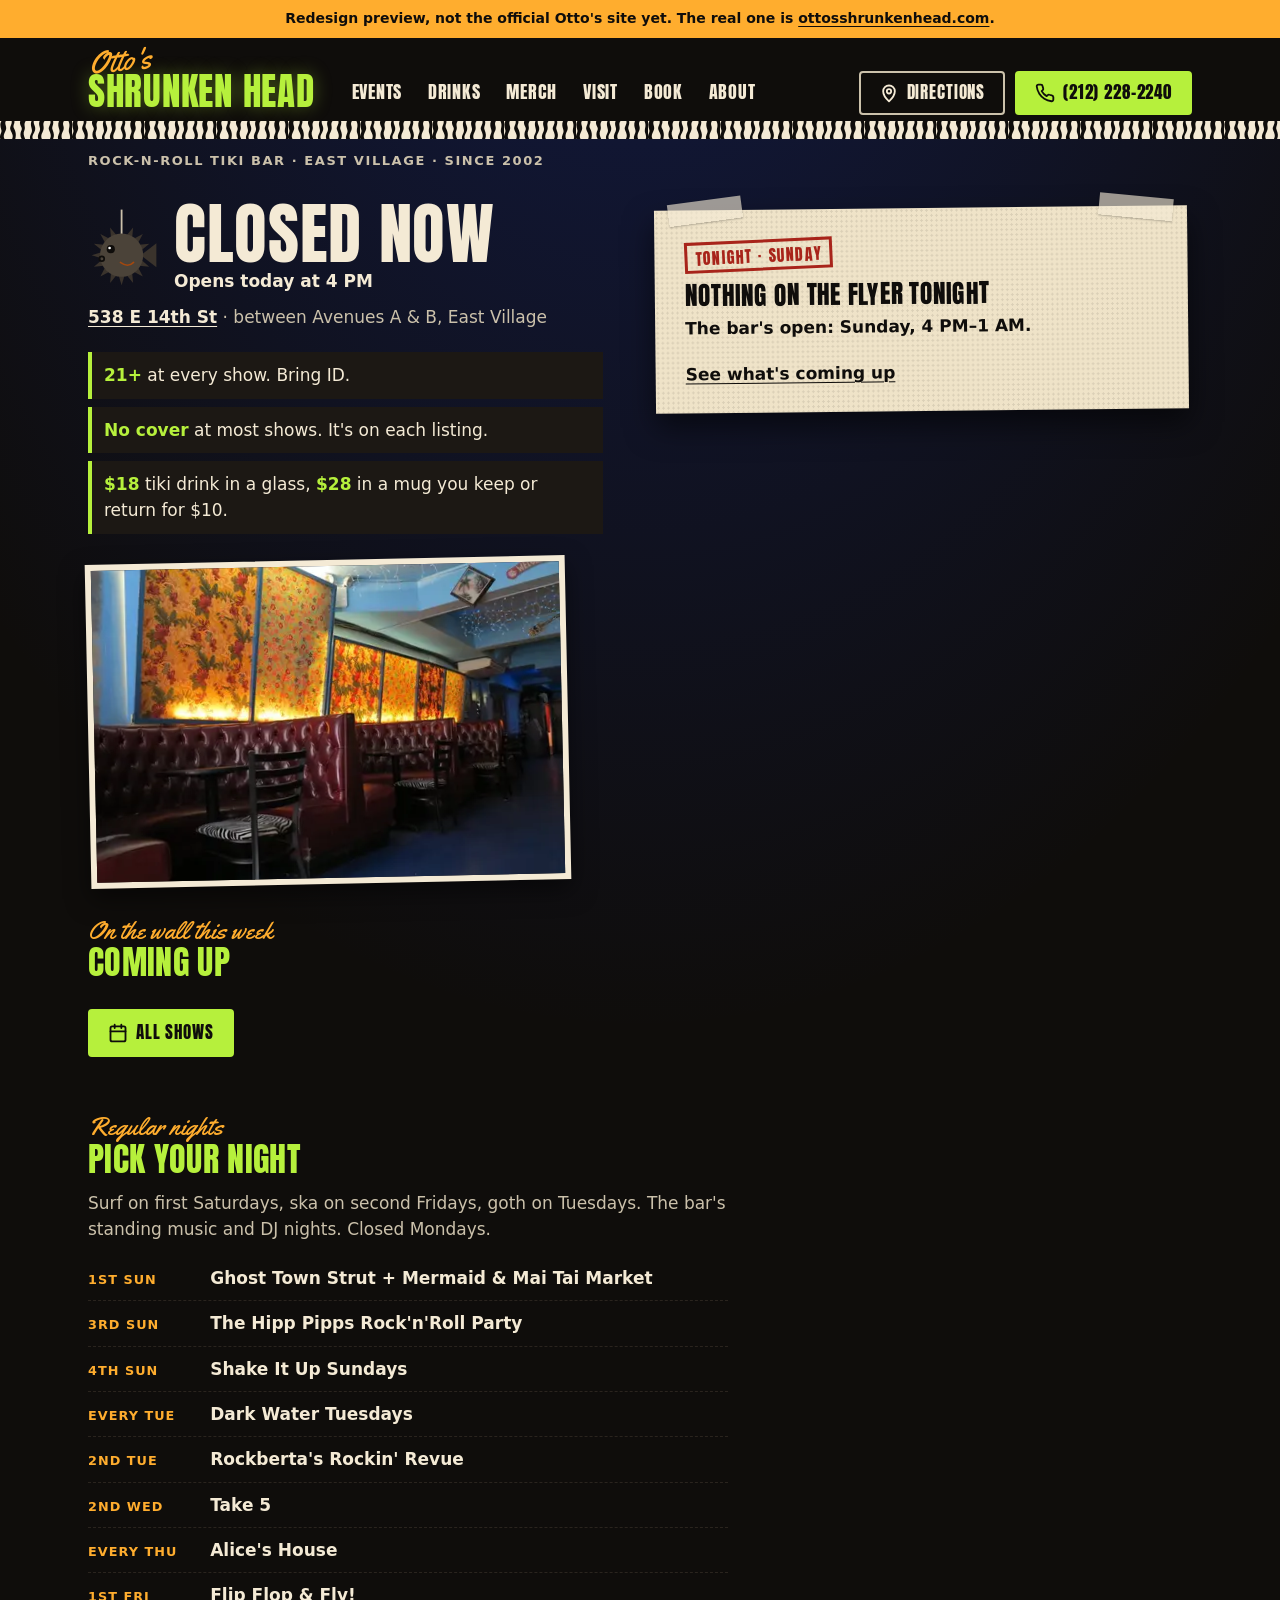
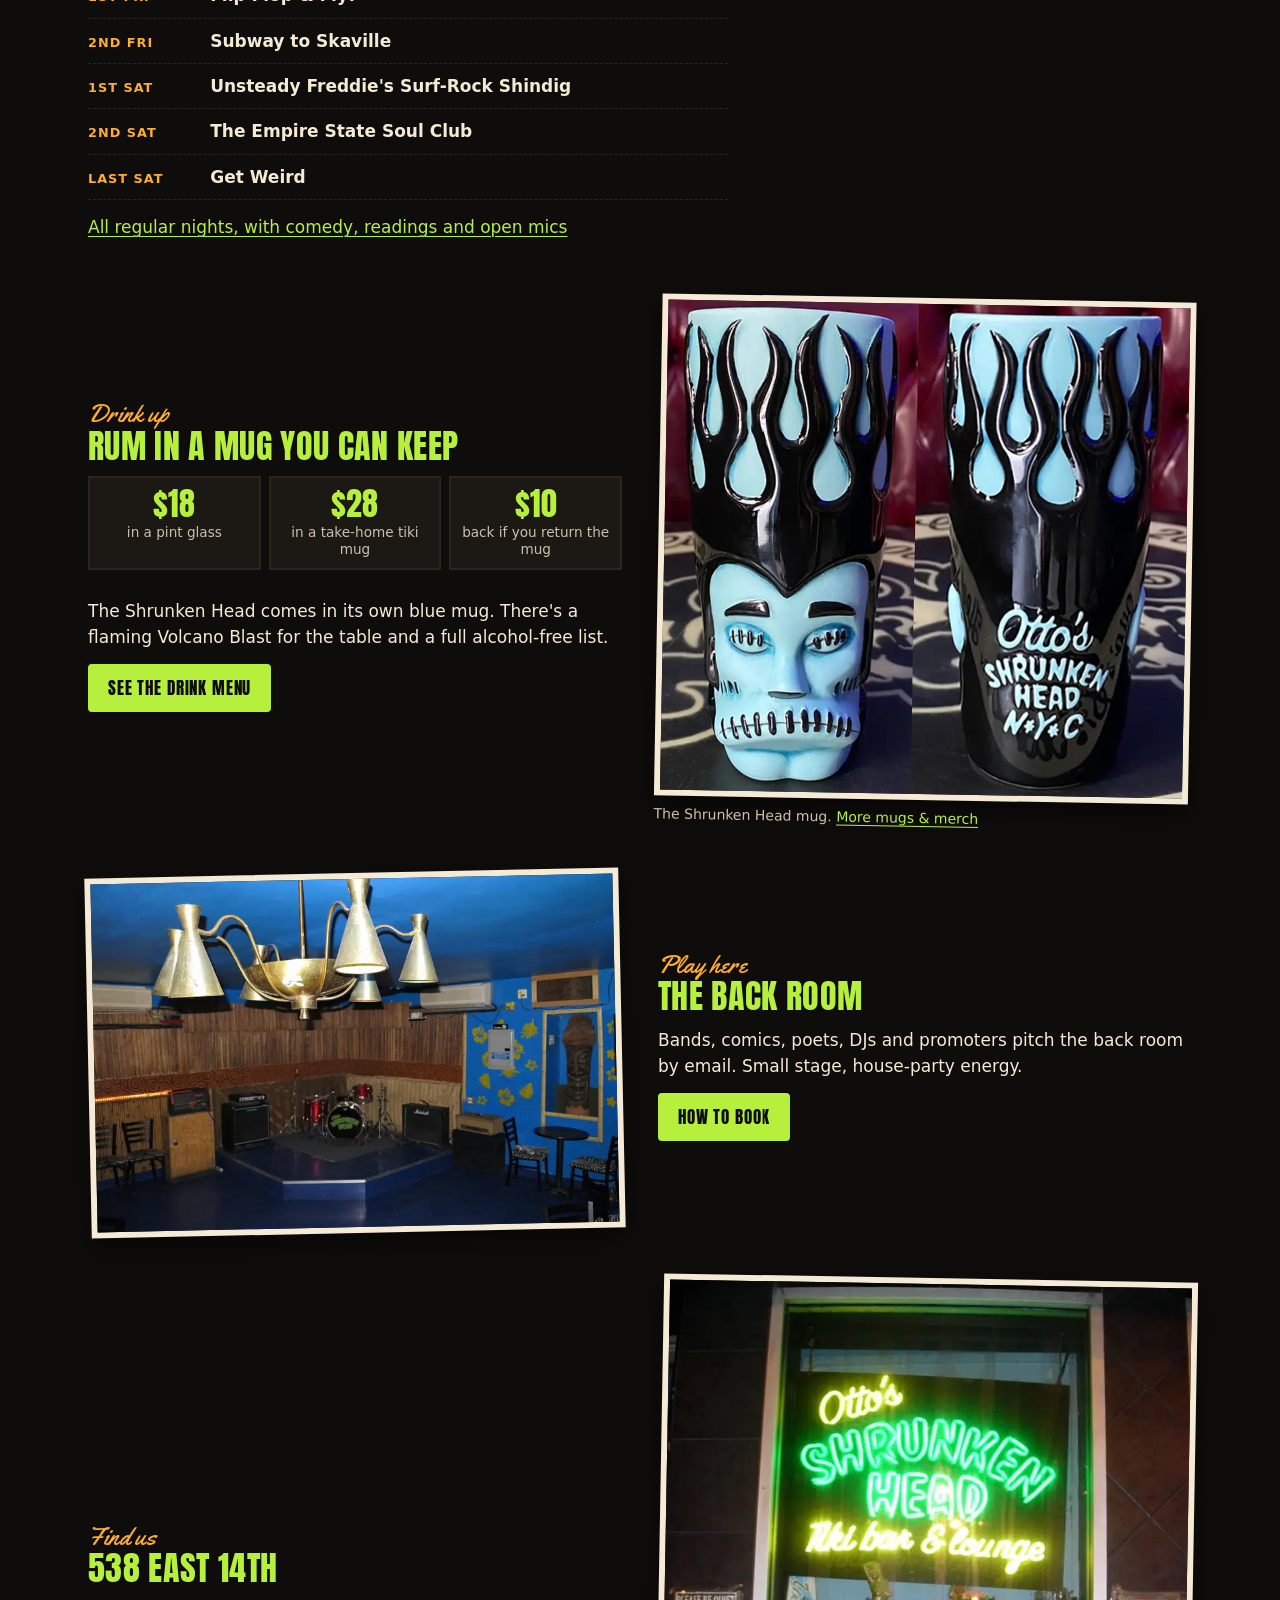
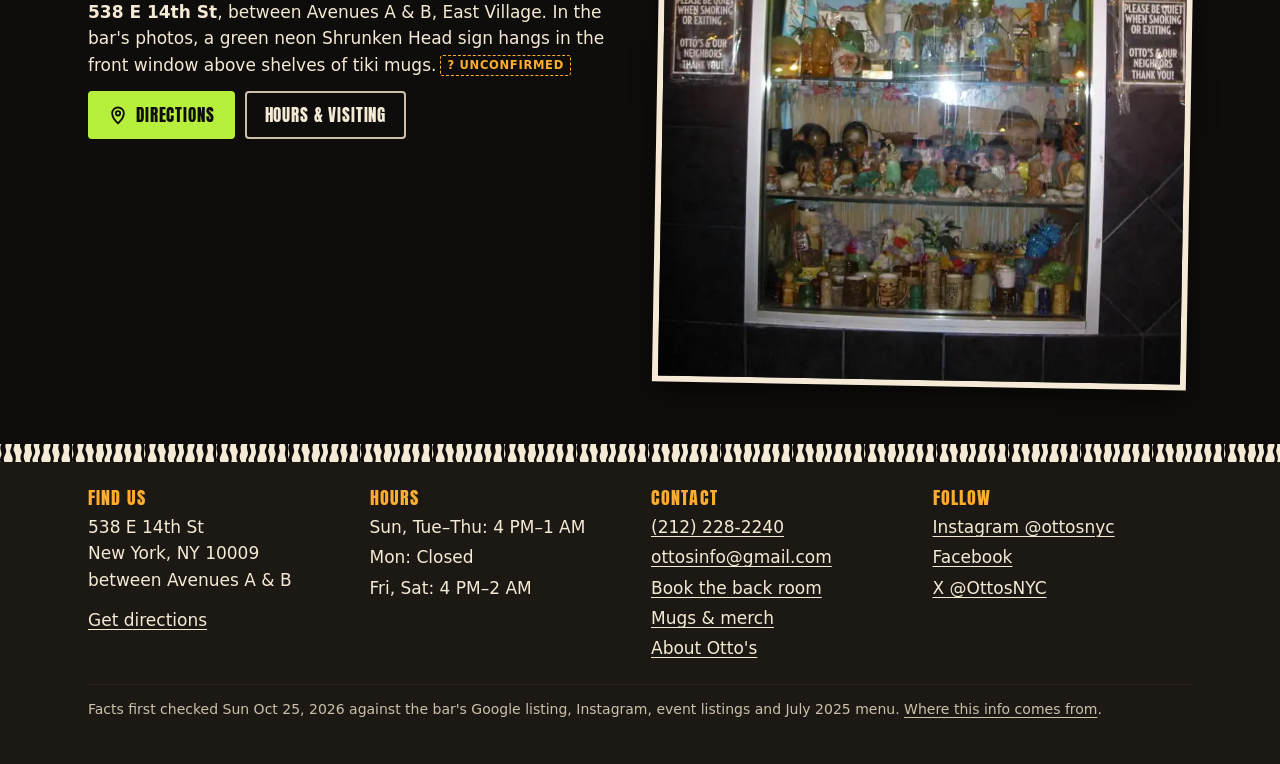
==== commit 3076c952: "Update preview Oct 25, 2026, 11:29 PM" ====
--- a/index.html
+++ b/index.html
@@ -16,9 +16,10 @@
 <meta property="og:image" content="https://ottosshrunkenhead.com/assets/img/front-window-675.webp">
 <link rel="icon" href="assets/favicon.svg" type="image/svg+xml">
 <link rel="preload" href="assets/fonts/anton.woff2" as="font" type="font/woff2" crossorigin>
-<style>@font-face{font-family:"Anton";src:url("assets/fonts/anton.woff2") format("woff2");font-display:swap}@font-face{font-family:"Yellowtail";src:url("assets/fonts/yellowtail.woff2") format("woff2");font-display:swap}@font-face{font-family:"Anton fallback";src:local("Impact"),local("Arial Narrow Bold"),local("Arial Bold");size-adjust:104%;ascent-override:118%;descent-override:33%}:root{--ink:#0f0d0b;--ink-2:#1c1814;--ink-3:#2a241e;--bone:#f4ead5;--bone-dim:#cbc1ab;--paper:#efe3c8;--lime:#b6f03c;--amber:#ffad2e;--oxblood:#7e1813;--stamp:#a8241a;--blue:#1733b0;--night:#0c1652;--pink:#ff86b9;--sky:#a9bcff;--f-display:"Anton","Anton fallback",Impact,"Arial Narrow Bold",sans-serif;--f-script:"Yellowtail","Brush Script MT",cursive;--f-body:system-ui,-apple-system,"Segoe UI",Roboto,"Helvetica Neue",Arial,sans-serif;--gutter:16px;--max:1160px;--bar-h:64px;--zebra:url("data:image/svg+xml,%3Csvg xmlns='http://www.w3.org/2000/svg' viewBox='0 0 160 40' preserveAspectRatio='none'%3E%3Crect width='160' height='40' fill='%23f4ead5'/%3E%3Cg fill='%230f0d0b'%3E%3Cpath d='M3 0h10c-4 7 3 12 0 20s-7 13-3 20H1c-4-8 4-13 2-20S-1 7 3 0z'/%3E%3Cpath d='M26 0h6c1 6-4 10-1 16s6 12 3 24h-7c4-9-2-14-4-21s4-11 3-19z'/%3E%3Cpath d='M45 0h12c-6 9 1 13-3 21-3 6-1 12 2 19h-8c-4-7-3-14 0-20s-6-11-3-20z'/%3E%3Cpath d='M70 0h5c-1 8 5 12 3 20s-8 12-5 20h-6c-2-9 5-13 4-20S67 8 70 0z'/%3E%3Cpath d='M88 0h11c-5 6-1 11-2 17-1 8-8 13-4 23h-8c-3-10 4-14 4-22 0-6-4-10-1-18z'/%3E%3Cpath d='M112 0h6c2 9-4 12-1 20s4 13 1 20h-7c4-7 1-13-2-20s5-12 3-20z'/%3E%3Cpath d='M131 0h11c-5 8 2 12-1 20-3 7-6 12-3 20h-9c-2-8 5-13 3-20s-4-12-1-20z'/%3E%3Cpath d='M152 0h8v40h-5c3-8-3-13-2-20s3-12-1-20z'/%3E%3C/g%3E%3C/svg%3E")}*,*::before,*::after{box-sizing:border-box}html{-webkit-text-size-adjust:100%;text-size-adjust:100%;scroll-padding-top:16px;scroll-padding-bottom:calc(var(--bar-h) + 24px)}body{margin:0;background:var(--ink);background-image:radial-gradient(120% 60% at 50% -10%,rgba(23,51,176,.38),transparent 60%);background-repeat:no-repeat;color:var(--bone);font:400 1.0625rem/1.55 var(--f-body);padding-bottom:calc(var(--bar-h) + env(safe-area-inset-bottom));overflow-wrap:break-word}img{max-width:100%;height:auto;display:block}a{color:var(--lime);text-underline-offset:.18em;text-decoration-thickness:.08em}a:hover{color:var(--bone)}:focus-visible{outline:3px solid var(--amber);outline-offset:3px;border-radius:2px}h1,h2,h3{line-height:1.05;margin:0}p{margin:0 0 .8em}ul,ol{margin:0;padding:0}[hidden]{display:none !important}.sr-only{position:absolute;width:1px;height:1px;padding:0;margin:-1px;overflow:hidden;clip:rect(0,0,0,0);white-space:nowrap;border:0}.skip{position:absolute;left:8px;top:-60px;z-index:50;background:var(--lime);color:var(--ink);padding:10px 14px;font-weight:700}.skip:focus{top:8px}.wrap{max-width:var(--max);margin:0 auto;padding:0 var(--gutter)}.zebra{height:18px;background:var(--zebra) repeat-x left center / 72px 100%}.preview-bar{margin:0;padding:8px var(--gutter);background:var(--amber);color:var(--ink);font-size:.875rem;font-weight:700;text-align:center}.preview-bar a{color:var(--ink)}.mast{background:var(--ink)}.mast__in{max-width:var(--max);margin:0 auto;padding:8px var(--gutter) 0;display:grid;grid-template-columns:1fr;align-items:end}.logo{display:inline-flex;flex-direction:column;text-decoration:none;color:inherit;padding:2px 0 4px;width:max-content}.logo__otto{font:400 1.5rem/0.8 var(--f-script);color:var(--amber);transform:rotate(-6deg);transform-origin:left bottom;margin-left:2px}.logo__head{font:400 1.75rem/1 var(--f-display);text-transform:uppercase;color:var(--lime);letter-spacing:.02em;margin-top:-2px;text-shadow:0 0 18px rgba(182,240,60,.35)}.nav{min-width:0}.nav ul{list-style:none;display:flex;gap:0;margin:0 calc(var(--gutter) * -1);padding:0 calc(var(--gutter) - 7px);overflow-x:auto;scrollbar-width:none}.nav ul::-webkit-scrollbar{display:none}.nav a{display:flex;align-items:center;min-height:44px;padding:0 7px;white-space:nowrap;font:400 1rem/1 var(--f-display);text-transform:uppercase;letter-spacing:.04em;color:var(--bone);text-decoration:none;border-bottom:4px solid transparent}.nav a:hover{color:var(--lime)}.nav a[aria-current="page"]{color:var(--lime);border-bottom-color:var(--lime)}.mast__cta{display:none}.btn{display:inline-flex;align-items:center;justify-content:center;gap:8px;min-height:48px;padding:0 18px;border-radius:4px;font:400 1.0625rem/1 var(--f-display);text-transform:uppercase;letter-spacing:.05em;text-decoration:none;color:var(--ink);background:var(--lime);border:2px solid var(--lime)}.btn:hover{background:var(--bone);border-color:var(--bone);color:var(--ink)}.btn--ghost{background:transparent;color:var(--bone);border-color:var(--bone-dim)}.btn--ghost:hover{background:var(--bone);color:var(--ink)}.btn svg{width:20px;height:20px;flex:none}.btns{display:flex;flex-wrap:wrap;gap:10px}.unc{display:inline-block;vertical-align:.1em;margin-left:.35em;font:700 .72rem/1 var(--f-body);letter-spacing:.06em;text-transform:uppercase;color:var(--amber);border:1.5px dashed var(--amber);border-radius:3px;padding:4px 6px 3px;text-decoration:none;white-space:nowrap}.unc::before{content:"? "}.unc:hover{background:var(--amber);color:var(--ink)}.flyer .unc,.paper .unc{color:var(--stamp);border-color:var(--stamp)}.flyer .unc:hover,.paper .unc:hover{background:var(--stamp);color:var(--paper)}.unc-note{color:var(--bone-dim);font-size:.9rem}.kicker{font:700 .8125rem/1.3 var(--f-body);text-transform:uppercase;letter-spacing:.12em;color:var(--bone-dim);margin:14px 0 10px}.status{display:grid;grid-template-columns:56px 1fr;gap:4px 14px;align-items:center;margin-bottom:18px}.status__state{font:400 2.75rem/0.95 var(--f-display);text-transform:uppercase;letter-spacing:.01em;color:var(--lime)}.status[data-open="false"] .status__state{color:var(--bone)}.status__detail{margin:2px 0 0;font-weight:600}.status__where{grid-column:1 / -1;margin:6px 0 0;color:var(--bone-dim)}.status__where a{color:var(--bone);font-weight:700}.puffer{width:56px;height:64px}.puffer svg{width:100%;height:100%;overflow:visible}.puffer .p-body{fill:url(#pufLit)}.puffer .p-spike{fill:#e2731f}.puffer[data-lit="true"] svg{filter:drop-shadow(0 0 10px rgba(255,173,46,.85));animation:glow 3.2s ease-in-out infinite}.puffer[data-lit="false"] .p-body{fill:#4b4339}.puffer[data-lit="false"] .p-spike{fill:#3a332c}@keyframes glow{50%{filter:drop-shadow(0 0 4px rgba(255,173,46,.55))}}.home-top{display:grid;grid-template-areas:"status" "flyer" "quick"}.home-top>.status{grid-area:status}.home-top>.tonight{grid-area:flyer}.home-top>.quick{grid-area:quick}.quick ul{list-style:none;display:grid;gap:8px;margin:4px 0 0}.quick li{padding:10px 12px;background:var(--ink-2);border-left:4px solid var(--lime)}.quick b{color:var(--lime);font-weight:800}.desk-only{display:none}.flyer{position:relative;color:var(--ink);background-color:var(--paper);background-image:radial-gradient(rgba(15,13,11,.09) 1px,transparent 1.3px);background-size:5px 5px;padding:22px 18px 18px;transform:rotate(-.6deg);box-shadow:0 14px 30px rgba(0,0,0,.55);margin:6px 4px 22px}.flyer::before,.flyer::after{content:"";position:absolute;top:-10px;width:74px;height:22px;background:rgba(244,234,213,.62);box-shadow:0 1px 2px rgba(0,0,0,.25)}.flyer::before{left:14px;transform:rotate(-7deg)}.flyer::after{right:14px;transform:rotate(6deg)}.flyer a{color:var(--ink)}.stamp{display:inline-block;font:400 1rem/1 var(--f-display);text-transform:uppercase;letter-spacing:.08em;color:var(--stamp);border:3px solid var(--stamp);padding:5px 8px 4px;transform:rotate(-2deg);margin:0 0 12px}.flyer__show + .flyer__show{border-top:2px dashed rgba(15,13,11,.35);margin-top:14px;padding-top:14px}.flyer__title{font:400 2rem/1 var(--f-display);text-transform:uppercase;letter-spacing:.01em}.flyer__meta{margin:6px 0 8px;font-weight:700}.flyer__more{display:inline-block;margin-top:12px;font-weight:700;min-height:24px}.flyer--quiet .flyer__title{font-size:1.6rem}.lineup{list-style:none;display:grid;gap:3px}.lineup li{display:grid;grid-template-columns:4.6em 1fr;gap:8px;align-items:baseline}.lineup__t{font-weight:700;font-variant-numeric:tabular-nums;font-size:.95rem}.lineup__act{font:400 1.25rem/1.15 var(--f-display);text-transform:uppercase;letter-spacing:.02em}.lineup--dark .lineup__t{color:var(--bone-dim)}.section{padding:34px 0 10px}.section__kick{font:400 1.6rem/1 var(--f-script);color:var(--amber);margin:0 0 2px}.section__h{font:400 2.1rem/1 var(--f-display);text-transform:uppercase;color:var(--lime);margin-bottom:14px;letter-spacing:.01em}.section__lede{color:var(--bone-dim);max-width:60ch}.page-h{font:400 3rem/0.95 var(--f-display);text-transform:uppercase;color:var(--lime);margin:6px 0 10px}.page-lede{font-size:1.125rem;max-width:56ch}.stubs{list-style:none;display:grid;gap:10px}.stub{display:grid;grid-template-columns:64px 1fr;gap:0;background:var(--ink-2);border-left:6px solid var(--oxblood);text-decoration:none;color:var(--bone);min-height:72px}.stub:hover{background:var(--ink-3);color:var(--bone)}.stub__date{display:grid;place-content:center;text-align:center;border-right:2px dashed var(--ink-3);padding:8px 4px}.stub__dow{font:700 .75rem/1 var(--f-body);text-transform:uppercase;letter-spacing:.1em;color:var(--amber)}.stub__day{font:400 1.9rem/1 var(--f-display)}.stub__mon{font:700 .75rem/1 var(--f-body);text-transform:uppercase;letter-spacing:.1em;color:var(--bone-dim)}.stub__body{padding:10px 12px}.stub__title{font:400 1.25rem/1.1 var(--f-display);text-transform:uppercase;display:block}.stub__line{display:-webkit-box;-webkit-line-clamp:2;-webkit-box-orient:vertical;overflow:hidden;color:var(--bone-dim);font-size:.95rem;margin-top:3px}.kind{display:inline-block;font:700 .72rem/1 var(--f-body);letter-spacing:.08em;text-transform:uppercase;padding:4px 6px 3px;border-radius:2px;color:var(--ink);background:var(--bone);vertical-align:.15em}.kind--music{background:var(--lime)}.kind--dj{background:var(--amber)}.kind--comedy{background:var(--pink)}.kind--openmic{background:var(--bone)}.kind--words{background:var(--sky)}.kind--market,.kind--party{background:var(--amber)}.week{list-style:none;display:grid;gap:14px}.week__day{background:var(--ink-2);padding:14px 14px 10px;border-top:4px solid var(--blue)}.week__name{font:400 1.5rem/1 var(--f-display);text-transform:uppercase;color:var(--bone);margin-bottom:8px}.week__list{list-style:none;display:grid;gap:10px}.week__which{font:700 .78rem/1.2 var(--f-body);text-transform:uppercase;letter-spacing:.08em;color:var(--amber)}.week__title{font-weight:700}.week__desc{color:var(--bone-dim);font-size:.95rem}.week__closed{color:var(--bone-dim)}.picks{list-style:none;display:grid;gap:0;max-width:640px}.picks li{display:grid;grid-template-columns:6.6em 1fr;gap:10px;align-items:baseline;padding:9px 0;border-bottom:1px dashed var(--ink-3)}.picks__when{font:700 .8rem/1.2 var(--f-body);text-transform:uppercase;letter-spacing:.08em;color:var(--amber)}.picks a{color:var(--bone);font-weight:700;text-decoration:none;min-height:24px}.picks__desc{display:block;color:var(--bone-dim);font-size:.92rem;font-weight:400}.picks a:hover{color:var(--lime);text-decoration:underline}.photo{margin:0;position:relative}.photo img{width:100%;border:6px solid var(--bone);box-shadow:0 10px 24px rgba(0,0,0,.5)}.photo figcaption{font-size:.875rem;color:var(--bone-dim);margin-top:8px}.tilt-l{transform:rotate(-1.2deg)}.tilt-r{transform:rotate(1deg)}.split{display:grid;gap:20px;align-items:center}.panel{background:var(--ink-2);padding:18px;border-top:4px solid var(--oxblood)}.panel--blue{border-top-color:var(--blue)}.panel--lime{border-top-color:var(--lime)}.deal{display:grid;grid-template-columns:repeat(3,1fr);gap:8px;margin:10px 0 14px}.deal__item{background:var(--ink-2);border:2px solid var(--ink-3);padding:10px 8px;text-align:center}.deal__price{display:block;font:400 2rem/1 var(--f-display);color:var(--lime)}.deal__label{display:block;font-size:.85rem;color:var(--bone-dim);margin-top:4px;line-height:1.25}.mug-ico{width:44px;height:54px;color:var(--lime)}.chips{list-style:none;display:flex;flex-wrap:wrap;gap:8px;margin:12px 0 6px}.chips a{display:inline-flex;align-items:center;min-height:40px;padding:0 14px;border-radius:999px;border:2px solid var(--bone-dim);color:var(--bone);text-decoration:none;font-weight:700;font-size:.95rem}.chips a:hover{border-color:var(--lime);color:var(--lime)}.day{margin-top:26px}.day__h{position:sticky;top:0;z-index:2;background:var(--ink);display:flex;align-items:baseline;gap:10px;flex-wrap:wrap;padding:10px 0 8px;border-bottom:3px solid var(--bone)}.day__dow{font:400 1.8rem/1 var(--f-display);text-transform:uppercase;color:var(--bone)}.day__date{font:400 1.8rem/1 var(--f-display);text-transform:uppercase;color:var(--bone-dim)}.day__tonight{font:400 1rem/1 var(--f-display);text-transform:uppercase;letter-spacing:.08em;background:var(--lime);color:var(--ink);padding:5px 8px 4px}.show{padding:16px 0 14px;border-bottom:1px solid var(--ink-3)}.show__top{display:flex;align-items:baseline;gap:10px;flex-wrap:wrap;margin-bottom:4px}.show__time{font-weight:800;font-variant-numeric:tabular-nums}.show__title{font:400 1.6rem/1.05 var(--f-display);text-transform:uppercase;letter-spacing:.01em;margin-bottom:8px}.show__desc{color:var(--bone-dim);margin:8px 0 0;max-width:62ch}.show__cover{display:inline-block;margin-top:8px;font-weight:700;color:var(--lime)}.show__flag{margin-top:8px}.regulars{background:var(--night);margin-top:40px;padding:34px 0 30px}.regulars .week__day{background:rgba(255,255,255,.05);border-top-color:var(--lime)}.menu-sec{padding-top:26px}.menu-sec__h{font:400 1.9rem/1 var(--f-display);text-transform:uppercase;color:var(--lime);display:flex;align-items:center;gap:8px;flex-wrap:wrap}.menu-sec__note{color:var(--amber);font-weight:700;margin:6px 0 10px}.drinks{list-style:none;display:grid;gap:0}.drink{padding:12px 0;border-bottom:1px dashed var(--ink-3)}.drink__row{display:flex;justify-content:space-between;gap:12px;align-items:baseline}.drink__name{font:400 1.35rem/1.1 var(--f-display);text-transform:uppercase;letter-spacing:.02em}.drink__price{font-weight:800;color:var(--lime);text-align:right;max-width:11em;flex:none}.drink__desc{color:var(--bone-dim);margin:3px 0 0}.flag{display:inline-block;font:700 .72rem/1 var(--f-body);text-transform:uppercase;letter-spacing:.08em;color:var(--ink);background:var(--amber);padding:4px 6px 3px;border-radius:2px;margin-left:6px;vertical-align:.2em}.prods{list-style:none;display:grid;grid-template-columns:repeat(2,1fr);gap:18px 12px;margin-top:8px}.prod img{width:100%;height:auto;aspect-ratio:4 / 5;object-fit:cover;border:5px solid var(--bone);background:var(--paper)}.prod--out img{filter:grayscale(1);opacity:.55}.prod__name{font:400 1.15rem/1.1 var(--f-display);text-transform:uppercase;letter-spacing:.02em;margin-top:8px}.prod__meta{display:flex;gap:8px;align-items:center;margin:4px 0 0}.prod__price{font-weight:800;color:var(--lime)}.prod__out{font:700 .72rem/1 var(--f-body);text-transform:uppercase;letter-spacing:.08em;color:var(--ink);background:var(--bone-dim);padding:4px 6px 3px;border-radius:2px}.prod__note{color:var(--bone-dim);font-size:.9rem;margin:2px 0 0}.press{list-style:none;display:grid;gap:12px}.press li{padding-left:14px;border-left:4px solid var(--blue)}.press__outlet{display:block;font:700 .78rem/1.3 var(--f-body);text-transform:uppercase;letter-spacing:.08em;color:var(--amber)}.press__title{color:var(--bone)}.legends b{font:400 1.25rem/1.15 var(--f-display);text-transform:uppercase;letter-spacing:.02em;color:var(--lime)}.hours{width:100%;border-collapse:collapse;font-size:1.0625rem}.hours th,.hours td{text-align:left;padding:10px 6px;border-bottom:1px solid var(--ink-3)}.hours th{font-weight:700}.hours td{text-align:right;font-variant-numeric:tabular-nums}.hours tr.is-today th,.hours tr.is-today td{color:var(--lime)}.hours tr.is-today th::after{content:" · today";font-weight:400;color:var(--bone-dim)}.facts{list-style:none;display:grid;gap:14px}.facts li{padding-left:16px;border-left:4px solid var(--oxblood);min-width:0;overflow-wrap:anywhere}.facts b{display:block;color:var(--bone)}.gear{padding-left:1.2em;display:grid;gap:4px}.src-table{width:100%;border-collapse:collapse;font-size:.95rem}.src-table th,.src-table td{text-align:left;vertical-align:top;padding:10px 8px;border-bottom:1px solid var(--ink-3)}.src-table thead th{color:var(--bone-dim);font-size:.8rem;text-transform:uppercase;letter-spacing:.08em}.ok{color:var(--lime);font-weight:700}.no{color:var(--amber);font-weight:700}.table-scroll{overflow-x:auto}.mailto-box{background:var(--paper);color:var(--ink);padding:16px;font-family:ui-monospace,Menlo,monospace;font-size:.9rem;white-space:pre-wrap;margin:10px 0 14px}.foot{margin-top:48px;background:var(--ink-2)}.foot__in{max-width:var(--max);margin:0 auto;padding:26px var(--gutter) 30px;display:grid;gap:22px}.foot h2{font:400 1.15rem/1 var(--f-display);text-transform:uppercase;letter-spacing:.06em;color:var(--amber);margin-bottom:8px}.foot ul{list-style:none;display:grid;gap:4px}.foot a{color:var(--bone);min-height:24px;display:inline-block}.foot__note{color:var(--bone-dim);font-size:.875rem;border-top:1px solid var(--ink-3);padding-top:14px}.foot__note a{color:var(--bone-dim)}.actbar{position:fixed;left:0;right:0;bottom:0;z-index:20;background:var(--ink);padding-bottom:env(safe-area-inset-bottom);box-shadow:0 -6px 20px rgba(0,0,0,.5)}.actbar .zebra{height:8px;background-size:32px 100%}.actbar ul{list-style:none;display:grid;grid-template-columns:repeat(3,1fr)}.actbar a{display:flex;flex-direction:column;align-items:center;justify-content:center;gap:3px;min-height:58px;color:var(--bone);text-decoration:none;font:400 .95rem/1 var(--f-display);text-transform:uppercase;letter-spacing:.06em}.actbar a:hover{color:var(--lime)}.actbar svg{width:22px;height:22px;color:var(--lime)}.actbar li + li a{border-left:1px solid var(--ink-3)}@media (min-width:700px){:root{--gutter:28px}.page-h{font-size:4.2rem}.split{grid-template-columns:1fr 1fr;gap:36px}.week{grid-template-columns:repeat(2,1fr)}.foot__in{grid-template-columns:repeat(4,1fr)}.foot__note{grid-column:1 / -1}.stubs{grid-template-columns:repeat(2,1fr)}.prods{grid-template-columns:repeat(3,1fr)}}@media (min-width:960px){:root{--bar-h:0px}body{padding-bottom:0}.actbar{display:none}.mast__in{grid-template-columns:auto 1fr auto;gap:28px;padding-top:12px;padding-bottom:6px}.logo__otto{font-size:1.9rem}.logo__head{font-size:2.3rem}.nav ul{margin:0;padding:0;gap:8px}.nav a{font-size:1.15rem;padding:0 9px}.prods{grid-template-columns:repeat(4,1fr);gap:26px 20px}.mast__cta{display:flex;gap:10px;align-items:center}.mast__cta .btn{min-height:44px}.home-top{grid-template-columns:1fr 1.05fr;grid-template-areas:"status flyer" "quick flyer";grid-template-rows:auto 1fr;column-gap:48px;align-items:start;padding-top:22px}.desk-only{display:block;margin-top:26px;max-width:480px}.status__state{font-size:4.2rem}.status{grid-template-columns:72px 1fr}.puffer{width:72px;height:82px}.flyer{padding:30px 30px 26px}.flyer__title{font-size:2.6rem}.week{grid-template-columns:repeat(3,1fr)}.events-layout{display:grid;grid-template-columns:1fr 340px;gap:48px;align-items:start}.events-aside{position:sticky;top:20px}.menu-cols{columns:2;column-gap:48px}.menu-cols .menu-sec{break-inside:avoid}}@media (prefers-reduced-motion:reduce){*,*::before,*::after{animation:none !important;transition:none !important;scroll-behavior:auto !important}}@media print{.actbar,.mast__cta,.nav,.skip{display:none}body{background:#fff;color:#000}}</style>
+<style>@font-face{font-family:"Anton";src:url("assets/fonts/anton.woff2") format("woff2");font-display:swap}@font-face{font-family:"Yellowtail";src:url("assets/fonts/yellowtail.woff2") format("woff2");font-display:swap}@font-face{font-family:"Anton fallback";src:local("Impact"),local("Arial Narrow Bold"),local("Arial Bold");size-adjust:104%;ascent-override:118%;descent-override:33%}:root{--ink:#0f0d0b;--ink-2:#1c1814;--ink-3:#2a241e;--bone:#f4ead5;--bone-dim:#cbc1ab;--paper:#efe3c8;--lime:#b6f03c;--amber:#ffad2e;--oxblood:#7e1813;--stamp:#a8241a;--blue:#1733b0;--night:#0c1652;--pink:#ff86b9;--sky:#a9bcff;--f-display:"Anton","Anton fallback",Impact,"Arial Narrow Bold",sans-serif;--f-script:"Yellowtail","Brush Script MT",cursive;--f-body:system-ui,-apple-system,"Segoe UI",Roboto,"Helvetica Neue",Arial,sans-serif;--gutter:16px;--max:1160px;--bar-h:64px;--zebra:url("data:image/svg+xml,%3Csvg xmlns='http://www.w3.org/2000/svg' viewBox='0 0 160 40' preserveAspectRatio='none'%3E%3Crect width='160' height='40' fill='%23f4ead5'/%3E%3Cg fill='%230f0d0b'%3E%3Cpath d='M3 0h10c-4 7 3 12 0 20s-7 13-3 20H1c-4-8 4-13 2-20S-1 7 3 0z'/%3E%3Cpath d='M26 0h6c1 6-4 10-1 16s6 12 3 24h-7c4-9-2-14-4-21s4-11 3-19z'/%3E%3Cpath d='M45 0h12c-6 9 1 13-3 21-3 6-1 12 2 19h-8c-4-7-3-14 0-20s-6-11-3-20z'/%3E%3Cpath d='M70 0h5c-1 8 5 12 3 20s-8 12-5 20h-6c-2-9 5-13 4-20S67 8 70 0z'/%3E%3Cpath d='M88 0h11c-5 6-1 11-2 17-1 8-8 13-4 23h-8c-3-10 4-14 4-22 0-6-4-10-1-18z'/%3E%3Cpath d='M112 0h6c2 9-4 12-1 20s4 13 1 20h-7c4-7 1-13-2-20s5-12 3-20z'/%3E%3Cpath d='M131 0h11c-5 8 2 12-1 20-3 7-6 12-3 20h-9c-2-8 5-13 3-20s-4-12-1-20z'/%3E%3Cpath d='M152 0h8v40h-5c3-8-3-13-2-20s3-12-1-20z'/%3E%3C/g%3E%3C/svg%3E")}*,*::before,*::after{box-sizing:border-box}html{-webkit-text-size-adjust:100%;text-size-adjust:100%;scroll-padding-top:16px;scroll-padding-bottom:calc(var(--bar-h) + 24px)}body{margin:0;background:var(--ink);background-image:radial-gradient(120% 60% at 50% -10%,rgba(23,51,176,.38),transparent 60%);background-repeat:no-repeat;color:var(--bone);font:400 1.0625rem/1.55 var(--f-body);padding-bottom:calc(var(--bar-h) + env(safe-area-inset-bottom));overflow-wrap:break-word}img{max-width:100%;height:auto;display:block}a{color:var(--lime);text-underline-offset:.18em;text-decoration-thickness:.08em}a:hover{color:var(--bone)}:focus-visible{outline:3px solid var(--amber);outline-offset:3px;border-radius:2px}h1,h2,h3{line-height:1.05;margin:0}p{margin:0 0 .8em}ul,ol{margin:0;padding:0}[hidden]{display:none !important}.sr-only{position:absolute;width:1px;height:1px;padding:0;margin:-1px;overflow:hidden;clip:rect(0,0,0,0);white-space:nowrap;border:0}.skip{position:absolute;left:8px;top:-60px;z-index:50;background:var(--lime);color:var(--ink);padding:10px 14px;font-weight:700}.skip:focus{top:8px}.wrap{max-width:var(--max);margin:0 auto;padding:0 var(--gutter)}.zebra{height:18px;background:var(--zebra) repeat-x left center / 72px 100%}.preview-bar{margin:0;padding:8px var(--gutter);background:var(--amber);color:var(--ink);font-size:.875rem;font-weight:700;text-align:center}.preview-bar a{color:var(--ink)}.mast{background:var(--ink)}.mast__in{max-width:var(--max);margin:0 auto;padding:8px var(--gutter) 0;display:grid;grid-template-columns:1fr;align-items:end}.logo{display:inline-flex;flex-direction:column;text-decoration:none;color:inherit;padding:2px 0 4px;width:max-content}.logo__otto{font:400 1.5rem/0.8 var(--f-script);color:var(--amber);transform:rotate(-6deg);transform-origin:left bottom;margin-left:2px}.logo__head{font:400 1.75rem/1 var(--f-display);text-transform:uppercase;color:var(--lime);letter-spacing:.02em;margin-top:-2px;text-shadow:0 0 18px rgba(182,240,60,.35)}.nav{min-width:0}.nav ul{list-style:none;display:flex;gap:0;margin:0 calc(var(--gutter) * -1);padding:0 calc(var(--gutter) - 7px);overflow-x:auto;scrollbar-width:none}.nav ul::-webkit-scrollbar{display:none}.nav a{display:flex;align-items:center;min-height:44px;padding:0 7px;white-space:nowrap;font:400 1rem/1 var(--f-display);text-transform:uppercase;letter-spacing:.04em;color:var(--bone);text-decoration:none;border-bottom:4px solid transparent}.nav a:hover{color:var(--lime)}.nav a[aria-current="page"]{color:var(--lime);border-bottom-color:var(--lime)}.mast__cta{display:none}.btn{display:inline-flex;align-items:center;justify-content:center;gap:8px;min-height:48px;padding:0 18px;border-radius:4px;font:400 1.0625rem/1 var(--f-display);text-transform:uppercase;letter-spacing:.05em;text-decoration:none;color:var(--ink);background:var(--lime);border:2px solid var(--lime)}.btn:hover{background:var(--bone);border-color:var(--bone);color:var(--ink)}.btn--ghost{background:transparent;color:var(--bone);border-color:var(--bone-dim)}.btn--ghost:hover{background:var(--bone);color:var(--ink)}.btn svg{width:20px;height:20px;flex:none}.btns{display:flex;flex-wrap:wrap;gap:10px}.unc{display:inline-block;vertical-align:.1em;margin-left:.35em;font:700 .72rem/1 var(--f-body);letter-spacing:.06em;text-transform:uppercase;color:var(--amber);border:1.5px dashed var(--amber);border-radius:3px;padding:4px 6px 3px;text-decoration:none;white-space:nowrap}.unc::before{content:"? "}.unc:hover{background:var(--amber);color:var(--ink)}.flyer .unc,.paper .unc{color:var(--stamp);border-color:var(--stamp)}.flyer .unc:hover,.paper .unc:hover{background:var(--stamp);color:var(--paper)}.unc-note{color:var(--bone-dim);font-size:.9rem}.kicker{font:700 .8125rem/1.3 var(--f-body);text-transform:uppercase;letter-spacing:.12em;color:var(--bone-dim);margin:14px 0 10px}.status{display:grid;grid-template-columns:56px 1fr;gap:4px 14px;align-items:center;margin-bottom:18px}.status__state{font:400 2.75rem/0.95 var(--f-display);text-transform:uppercase;letter-spacing:.01em;color:var(--lime)}.status[data-open="false"] .status__state{color:var(--bone)}.status__detail{margin:2px 0 0;font-weight:600}.status__where{grid-column:1 / -1;margin:6px 0 0;color:var(--bone-dim)}.status__where a{color:var(--bone);font-weight:700}.puffer{width:56px;height:64px}.puffer svg{width:100%;height:100%;overflow:visible}.puffer .p-body{fill:url(#pufLit)}.puffer .p-spike{fill:#e2731f}.puffer[data-lit="true"] svg{filter:drop-shadow(0 0 10px rgba(255,173,46,.85));animation:glow 3.2s ease-in-out infinite}.puffer[data-lit="false"] .p-body{fill:#4b4339}.puffer[data-lit="false"] .p-spike{fill:#3a332c}@keyframes glow{50%{filter:drop-shadow(0 0 4px rgba(255,173,46,.55))}}.home-top{display:grid;grid-template-areas:"status" "flyer" "quick"}.home-top>.status{grid-area:status}.home-top>.tonight{grid-area:flyer}.home-top>.quick{grid-area:quick}.quick ul{list-style:none;display:grid;gap:8px;margin:4px 0 0}.quick li{padding:10px 12px;background:var(--ink-2);border-left:4px solid var(--lime)}.quick b{color:var(--lime);font-weight:800}.desk-only{display:none}.flyer{position:relative;color:var(--ink);background-color:var(--paper);background-image:radial-gradient(rgba(15,13,11,.09) 1px,transparent 1.3px);background-size:5px 5px;padding:22px 18px 18px;transform:rotate(-.6deg);box-shadow:0 14px 30px rgba(0,0,0,.55);margin:6px 4px 22px}.flyer::before,.flyer::after{content:"";position:absolute;top:-10px;width:74px;height:22px;background:rgba(244,234,213,.62);box-shadow:0 1px 2px rgba(0,0,0,.25)}.flyer::before{left:14px;transform:rotate(-7deg)}.flyer::after{right:14px;transform:rotate(6deg)}.flyer a{color:var(--ink)}.stamp{display:inline-block;font:400 1rem/1 var(--f-display);text-transform:uppercase;letter-spacing:.08em;color:var(--stamp);border:3px solid var(--stamp);padding:5px 8px 4px;transform:rotate(-2deg);margin:0 0 12px}.flyer__show + .flyer__show{border-top:2px dashed rgba(15,13,11,.35);margin-top:14px;padding-top:14px}.flyer__title{font:400 2rem/1 var(--f-display);text-transform:uppercase;letter-spacing:.01em}.flyer__meta{margin:6px 0 8px;font-weight:700}.flyer__more{display:inline-block;margin-top:12px;font-weight:700;min-height:24px}.flyer--quiet .flyer__title{font-size:1.6rem}.lineup{list-style:none;display:grid;gap:3px}.lineup li{display:grid;grid-template-columns:4.6em 1fr;gap:8px;align-items:baseline}.lineup__t{font-weight:700;font-variant-numeric:tabular-nums;font-size:.95rem}.lineup__act{font:400 1.25rem/1.15 var(--f-display);text-transform:uppercase;letter-spacing:.02em}.lineup--dark .lineup__t{color:var(--bone-dim)}.section{padding:34px 0 10px}.section__kick{font:400 1.6rem/1 var(--f-script);color:var(--amber);margin:0 0 2px}.section__h{font:400 2.1rem/1 var(--f-display);text-transform:uppercase;color:var(--lime);margin-bottom:14px;letter-spacing:.01em}.section__lede{color:var(--bone-dim);max-width:60ch}.page-h{font:400 3rem/0.95 var(--f-display);text-transform:uppercase;color:var(--lime);margin:6px 0 10px}.page-lede{font-size:1.125rem;max-width:56ch}.stubs{list-style:none;display:grid;gap:10px}.stub{display:grid;grid-template-columns:64px 1fr;gap:0;background:var(--ink-2);border-left:6px solid var(--oxblood);text-decoration:none;color:var(--bone);min-height:72px}.stub:hover{background:var(--ink-3);color:var(--bone)}.stub__date{display:grid;place-content:center;text-align:center;border-right:2px dashed var(--ink-3);padding:8px 4px}.stub__dow{font:700 .75rem/1 var(--f-body);text-transform:uppercase;letter-spacing:.1em;color:var(--amber)}.stub__day{font:400 1.9rem/1 var(--f-display)}.stub__mon{font:700 .75rem/1 var(--f-body);text-transform:uppercase;letter-spacing:.1em;color:var(--bone-dim)}.stub__body{padding:10px 12px}.stub__title{font:400 1.25rem/1.1 var(--f-display);text-transform:uppercase;display:block}.stub__line{display:-webkit-box;-webkit-line-clamp:2;-webkit-box-orient:vertical;overflow:hidden;color:var(--bone-dim);font-size:.95rem;margin-top:3px}.kind{display:inline-block;font:700 .72rem/1 var(--f-body);letter-spacing:.08em;text-transform:uppercase;padding:4px 6px 3px;border-radius:2px;color:var(--ink);background:var(--bone);vertical-align:.15em}.kind--music{background:var(--lime)}.kind--dj{background:var(--amber)}.kind--comedy{background:var(--pink)}.kind--openmic{background:var(--bone)}.kind--words{background:var(--sky)}.kind--market,.kind--party{background:var(--amber)}.week{list-style:none;display:grid;gap:14px}.week__day{background:var(--ink-2);padding:14px 14px 10px;border-top:4px solid var(--blue)}.week__name{font:400 1.5rem/1 var(--f-display);text-transform:uppercase;color:var(--bone);margin-bottom:8px}.week__list{list-style:none;display:grid;gap:10px}.week__which{font:700 .78rem/1.2 var(--f-body);text-transform:uppercase;letter-spacing:.08em;color:var(--amber)}.week__title{font-weight:700}.week__desc{color:var(--bone-dim);font-size:.95rem}.week__closed{color:var(--bone-dim)}.picks{list-style:none;display:grid;gap:0;max-width:640px}.picks li{display:grid;grid-template-columns:6.6em 1fr;gap:10px;align-items:baseline;padding:9px 0;border-bottom:1px dashed var(--ink-3)}.picks__when{font:700 .8rem/1.2 var(--f-body);text-transform:uppercase;letter-spacing:.08em;color:var(--amber)}.picks a{color:var(--bone);font-weight:700;text-decoration:none;min-height:24px}.picks__desc{display:block;color:var(--bone-dim);font-size:.92rem;font-weight:400}.picks a:hover{color:var(--lime);text-decoration:underline}.photo{margin:0;position:relative}.photo img{width:100%;border:6px solid var(--bone);box-shadow:0 10px 24px rgba(0,0,0,.5)}.photo figcaption{font-size:.875rem;color:var(--bone-dim);margin-top:8px}.tilt-l{transform:rotate(-1.2deg)}.tilt-r{transform:rotate(1deg)}.split{display:grid;gap:20px;align-items:center}.panel{background:var(--ink-2);padding:18px;border-top:4px solid var(--oxblood)}.panel--blue{border-top-color:var(--blue)}.panel--lime{border-top-color:var(--lime)}.deal{display:grid;grid-template-columns:repeat(3,1fr);gap:8px;margin:10px 0 14px}.deal__item{background:var(--ink-2);border:2px solid var(--ink-3);padding:10px 8px;text-align:center}.deal__price{display:block;font:400 2rem/1 var(--f-display);color:var(--lime)}.deal__label{display:block;font-size:.85rem;color:var(--bone-dim);margin-top:4px;line-height:1.25}.mug-ico{width:44px;height:54px;color:var(--lime)}.chips{list-style:none;display:flex;flex-wrap:wrap;gap:8px;margin:12px 0 6px}.chips a{display:inline-flex;align-items:center;min-height:40px;padding:0 14px;border-radius:999px;border:2px solid var(--bone-dim);color:var(--bone);text-decoration:none;font-weight:700;font-size:.95rem}.chips a:hover{border-color:var(--lime);color:var(--lime)}.day{margin-top:26px}.day__h{position:sticky;top:0;z-index:2;background:var(--ink);display:flex;align-items:baseline;gap:10px;flex-wrap:wrap;padding:10px 0 8px;border-bottom:3px solid var(--bone)}.day__dow{font:400 1.8rem/1 var(--f-display);text-transform:uppercase;color:var(--bone)}.day__date{font:400 1.8rem/1 var(--f-display);text-transform:uppercase;color:var(--bone-dim)}.day__tonight{font:400 1rem/1 var(--f-display);text-transform:uppercase;letter-spacing:.08em;background:var(--lime);color:var(--ink);padding:5px 8px 4px}.show{padding:16px 0 14px;border-bottom:1px solid var(--ink-3)}.show__top{display:flex;align-items:baseline;gap:10px;flex-wrap:wrap;margin-bottom:4px}.show__time{font-weight:800;font-variant-numeric:tabular-nums}.show__title{font:400 1.6rem/1.05 var(--f-display);text-transform:uppercase;letter-spacing:.01em;margin-bottom:8px}.show__desc{color:var(--bone-dim);margin:8px 0 0;max-width:62ch}.show__cover{display:inline-block;margin-top:8px;font-weight:700;color:var(--lime)}.show__flag{margin-top:8px}.regulars{background:var(--night);margin-top:40px;padding:34px 0 30px}.regulars .week__day{background:rgba(255,255,255,.05);border-top-color:var(--lime)}.menu-sec{padding-top:26px}.menu-sec__h{font:400 1.9rem/1 var(--f-display);text-transform:uppercase;color:var(--lime);display:flex;align-items:center;gap:8px;flex-wrap:wrap}.menu-sec__note{color:var(--amber);font-weight:700;margin:6px 0 10px}.drinks{list-style:none;display:grid;gap:0}.drink{padding:12px 0;border-bottom:1px dashed var(--ink-3)}.drink__row{display:flex;justify-content:space-between;gap:12px;align-items:baseline}.drink__name{font:400 1.35rem/1.1 var(--f-display);text-transform:uppercase;letter-spacing:.02em}.drink__price{font-weight:800;color:var(--lime);text-align:right;max-width:11em;flex:none}.drink__desc{color:var(--bone-dim);margin:3px 0 0}.flag{display:inline-block;font:700 .72rem/1 var(--f-body);text-transform:uppercase;letter-spacing:.08em;color:var(--ink);background:var(--amber);padding:4px 6px 3px;border-radius:2px;margin-left:6px;vertical-align:.2em}.prods{list-style:none;display:grid;grid-template-columns:repeat(2,1fr);gap:18px 12px;margin-top:8px}.prod img{width:100%;height:auto;aspect-ratio:4 / 5;object-fit:cover;border:5px solid var(--bone);background:var(--paper)}.prod--out img{filter:grayscale(1);opacity:.55}.prod__name{font:400 1.15rem/1.1 var(--f-display);text-transform:uppercase;letter-spacing:.02em;margin-top:8px}.prod__meta{display:flex;gap:8px;align-items:center;margin:4px 0 0}.prod__price{font-weight:800;color:var(--lime)}.prod__out{font:700 .72rem/1 var(--f-body);text-transform:uppercase;letter-spacing:.08em;color:var(--ink);background:var(--bone-dim);padding:4px 6px 3px;border-radius:2px}.prod__note{color:var(--bone-dim);font-size:.9rem;margin:2px 0 0}.prod__drink{color:var(--amber);font-size:.9rem;font-weight:700;margin:4px 0 0}.prod__buy{display:grid;gap:8px;margin-top:10px}.prod__size{display:grid;gap:4px;font-size:.85rem;font-weight:700;color:var(--bone-dim)}.prod__size select{min-height:40px;padding:0 8px;font:inherit;font-weight:400;color:var(--bone);background:var(--ink-2);border:2px solid var(--ink-3);border-radius:4px}.btn--small{min-height:44px;padding:0 12px;font-size:1rem}.btn.is-added{background:var(--amber);border-color:var(--amber)}.btn.is-added::after{content:" ✓"}.btn:disabled{opacity:.45;cursor:not-allowed}.pairs{list-style:none;display:grid;gap:0;max-width:720px}.pairs li{display:grid;grid-template-columns:48px 1fr;grid-template-rows:auto auto;column-gap:12px;align-items:center;padding:8px 0;border-bottom:1px dashed var(--ink-3)}.pairs img,.pairs__none{grid-row:1 / 3;width:48px;height:60px;object-fit:cover;border:3px solid var(--bone);background:var(--paper)}.pairs__none{border-style:dashed;border-color:var(--ink-3);background:transparent}.pairs__drink{font:400 1.2rem/1.1 var(--f-display);text-transform:uppercase;letter-spacing:.02em;color:var(--bone)}.pairs__mug{color:var(--bone-dim);font-size:.95rem}.pairs__mug a{color:var(--lime)}.drink__mug{display:block;color:var(--amber);font-size:.9rem;margin-top:2px}.drink__mug a{color:var(--amber)}.thanks{background:var(--lime);color:var(--ink);font-weight:700;padding:12px 14px;margin:16px 0 0}.cart-fab{position:fixed;right:14px;bottom:calc(var(--bar-h) + 14px + env(safe-area-inset-bottom));z-index:25;display:inline-flex;align-items:center;gap:8px;min-height:52px;padding:0 18px;border-radius:999px;font:400 1.1rem/1 var(--f-display);text-transform:uppercase;letter-spacing:.05em;color:var(--ink);background:var(--amber);border:3px solid var(--ink);box-shadow:0 8px 24px rgba(0,0,0,.55);cursor:pointer}.cart-fab svg{width:22px;height:22px}dialog.cart{width:min(520px,calc(100vw - 24px));max-height:calc(100vh - 32px);padding:18px;border:0;color:var(--ink);background:var(--paper);box-shadow:0 20px 60px rgba(0,0,0,.7)}dialog.cart::backdrop{background:rgba(15,13,11,.75)}.cart a{color:var(--ink)}.cart__head{display:flex;justify-content:space-between;align-items:center;gap:12px;border-bottom:3px solid var(--ink);padding-bottom:8px}.cart__head h2{font:400 1.8rem/1 var(--f-display);text-transform:uppercase}.cart__x{min-height:44px;padding:0 12px;font:700 .95rem/1 var(--f-body);background:transparent;border:2px solid var(--ink);border-radius:4px;color:var(--ink);cursor:pointer}.cart__empty{margin:16px 0}.cart__lines{list-style:none;display:grid}.cart__line{display:grid;grid-template-columns:1fr auto;grid-template-areas:"name price" "qty rm";gap:6px 10px;padding:12px 0;border-bottom:1px dashed rgba(15,13,11,.35)}.cart__name{grid-area:name;font:400 1.15rem/1.15 var(--f-display);text-transform:uppercase}.cart__price{grid-area:price;font-weight:800}.cart__qty{grid-area:qty;display:inline-flex;align-items:center;gap:10px}.cart__qty button{width:40px;height:40px;font:700 1.2rem/1 var(--f-body);background:var(--ink);color:var(--paper);border:0;border-radius:4px;cursor:pointer}.cart__rm{grid-area:rm;justify-self:end;min-height:40px;background:none;border:0;color:var(--stamp);font:700 .9rem/1 var(--f-body);text-decoration:underline;cursor:pointer}.cart__sums{margin:12px 0;display:grid;gap:4px}.cart__sums div{display:flex;justify-content:space-between}.cart__sums dt,.cart__sums dd{margin:0}.cart__total{font-weight:800;font-size:1.15rem;border-top:2px solid var(--ink);padding-top:6px}.cart__warn{background:var(--stamp);color:var(--paper);font-weight:700;padding:10px 12px}.cart__go{width:100%}.cart__go:hover{background:var(--ink);border-color:var(--ink);color:var(--paper)}.cart__off{background:var(--amber);padding:10px 12px;font-weight:700;margin-top:10px}.cart__off:focus{outline:3px solid var(--ink)}.cart__fine{font-size:.85rem;margin:10px 0 0;color:#4a4036}.press{list-style:none;display:grid;gap:12px}.press li{padding-left:14px;border-left:4px solid var(--blue)}.press__outlet{display:block;font:700 .78rem/1.3 var(--f-body);text-transform:uppercase;letter-spacing:.08em;color:var(--amber)}.press__title{color:var(--bone)}.legends b{font:400 1.25rem/1.15 var(--f-display);text-transform:uppercase;letter-spacing:.02em;color:var(--lime)}.hours{width:100%;border-collapse:collapse;font-size:1.0625rem}.hours th,.hours td{text-align:left;padding:10px 6px;border-bottom:1px solid var(--ink-3)}.hours th{font-weight:700}.hours td{text-align:right;font-variant-numeric:tabular-nums}.hours tr.is-today th,.hours tr.is-today td{color:var(--lime)}.hours tr.is-today th::after{content:" · today";font-weight:400;color:var(--bone-dim)}.facts{list-style:none;display:grid;gap:14px}.facts li{padding-left:16px;border-left:4px solid var(--oxblood);min-width:0;overflow-wrap:anywhere}.facts b{display:block;color:var(--bone)}.gear{padding-left:1.2em;display:grid;gap:4px}.src-table{width:100%;border-collapse:collapse;font-size:.95rem}.src-table th,.src-table td{text-align:left;vertical-align:top;padding:10px 8px;border-bottom:1px solid var(--ink-3)}.src-table thead th{color:var(--bone-dim);font-size:.8rem;text-transform:uppercase;letter-spacing:.08em}.ok{color:var(--lime);font-weight:700}.no{color:var(--amber);font-weight:700}.table-scroll{overflow-x:auto}.mailto-box{background:var(--paper);color:var(--ink);padding:16px;font-family:ui-monospace,Menlo,monospace;font-size:.9rem;white-space:pre-wrap;margin:10px 0 14px}.foot{margin-top:48px;background:var(--ink-2)}.foot__in{max-width:var(--max);margin:0 auto;padding:26px var(--gutter) 30px;display:grid;gap:22px}.foot h2{font:400 1.15rem/1 var(--f-display);text-transform:uppercase;letter-spacing:.06em;color:var(--amber);margin-bottom:8px}.foot ul{list-style:none;display:grid;gap:4px}.foot a{color:var(--bone);min-height:24px;display:inline-block}.foot__note{color:var(--bone-dim);font-size:.875rem;border-top:1px solid var(--ink-3);padding-top:14px}.foot__note a{color:var(--bone-dim)}.actbar{position:fixed;left:0;right:0;bottom:0;z-index:20;background:var(--ink);padding-bottom:env(safe-area-inset-bottom);box-shadow:0 -6px 20px rgba(0,0,0,.5)}.actbar .zebra{height:8px;background-size:32px 100%}.actbar ul{list-style:none;display:grid;grid-template-columns:repeat(3,1fr)}.actbar a{display:flex;flex-direction:column;align-items:center;justify-content:center;gap:3px;min-height:58px;color:var(--bone);text-decoration:none;font:400 .95rem/1 var(--f-display);text-transform:uppercase;letter-spacing:.06em}.actbar a:hover{color:var(--lime)}.actbar svg{width:22px;height:22px;color:var(--lime)}.actbar li + li a{border-left:1px solid var(--ink-3)}@media (min-width:700px){:root{--gutter:28px}.page-h{font-size:4.2rem}.split{grid-template-columns:1fr 1fr;gap:36px}.week{grid-template-columns:repeat(2,1fr)}.foot__in{grid-template-columns:repeat(4,1fr)}.foot__note{grid-column:1 / -1}.stubs{grid-template-columns:repeat(2,1fr)}.prods{grid-template-columns:repeat(3,1fr)}}@media (min-width:960px){:root{--bar-h:0px}.cart-fab{bottom:22px;right:22px}body{padding-bottom:0}.actbar{display:none}.mast__in{grid-template-columns:auto 1fr auto;gap:28px;padding-top:12px;padding-bottom:6px}.logo__otto{font-size:1.9rem}.logo__head{font-size:2.3rem}.nav ul{margin:0;padding:0;gap:8px}.nav a{font-size:1.15rem;padding:0 9px}.prods{grid-template-columns:repeat(4,1fr);gap:26px 20px}.mast__cta{display:flex;gap:10px;align-items:center}.mast__cta .btn{min-height:44px}.home-top{grid-template-columns:1fr 1.05fr;grid-template-areas:"status flyer" "quick flyer";grid-template-rows:auto 1fr;column-gap:48px;align-items:start;padding-top:22px}.desk-only{display:block;margin-top:26px;max-width:480px}.status__state{font-size:4.2rem}.status{grid-template-columns:72px 1fr}.puffer{width:72px;height:82px}.flyer{padding:30px 30px 26px}.flyer__title{font-size:2.6rem}.week{grid-template-columns:repeat(3,1fr)}.events-layout{display:grid;grid-template-columns:1fr 340px;gap:48px;align-items:start}.events-aside{position:sticky;top:20px}.menu-cols{columns:2;column-gap:48px}.menu-cols .menu-sec{break-inside:avoid}}@media (prefers-reduced-motion:reduce){*,*::before,*::after{animation:none !important;transition:none !important;scroll-behavior:auto !important}}@media print{.actbar,.mast__cta,.nav,.skip{display:none}body{background:#fff;color:#000}}</style>
 <noscript><style>[data-status-live],.puffer{display:none}.nojs-hours{display:block!important}.status{grid-template-columns:1fr}</style></noscript>
-<script type="application/ld+json">{"@context":"https://schema.org","@type":"BarOrPub","@id":"https://ottosshrunkenhead.com/#bar","name":"Otto's Shrunken Head","description":"Rock-n-roll tiki bar in the East Village since 2002. Rum drinks in tiki mugs up front, bands, DJs, comedy and open mics in the back room, most nights free.","url":"https://ottosshrunkenhead.com/","image":["https://ottosshrunkenhead.com/assets/img/front-window-675.webp","https://ottosshrunkenhead.com/assets/img/booths-1200.webp","https://ottosshrunkenhead.com/assets/img/back-room-stage-1200.webp"],"telephone":"+1-212-228-2240","email":"ottosinfo@gmail.com","address":{"@type":"PostalAddress","streetAddress":"538 E 14th St","addressLocality":"New York","addressRegion":"NY","postalCode":"10009","addressCountry":"US"},"geo":{"@type":"GeoCoordinates","latitude":40.7294629,"longitude":-73.9786985},"hasMap":"https://www.google.com/maps/search/?api=1&query=Otto%27s%20Shrunken%20Head%2C%20538%20E%2014th%20St%2C%20New%20York%2C%20NY%2010009","openingHoursSpecification":[{"@type":"OpeningHoursSpecification","dayOfWeek":["Sunday","Tuesday","Wednesday","Thursday"],"opens":"16:00","closes":"01:00"},{"@type":"OpeningHoursSpecification","dayOfWeek":["Friday","Saturday"],"opens":"16:00","closes":"02:00"}],"hasMenu":"https://ottosshrunkenhead.com/drinks.html","foundingDate":"2002","amenityFeature":[{"@type":"LocationFeatureSpecification","name":"Wheelchair-accessible entrance","value":true},{"@type":"LocationFeatureSpecification","name":"Wheelchair-accessible restroom","value":true},{"@type":"LocationFeatureSpecification","name":"Live music","value":true}],"sameAs":["https://www.instagram.com/ottosnyc/","https://www.facebook.com/OttosShrunkenHead","https://x.com/OttosNYC"]}</script>
+
+<script type="application/ld+json">{"@context":"https://schema.org","@type":"BarOrPub","@id":"https://ottosshrunkenhead.com/#bar","name":"Otto's Shrunken Head","description":"Rock-n-roll tiki bar in the East Village since 2002. Rum drinks in tiki mugs up front, bands, DJs, comedy and open mics in the back room, most nights free.","url":"https://ottosshrunkenhead.com/","image":["https://ottosshrunkenhead.com/assets/img/front-window-675.webp","https://ottosshrunkenhead.com/assets/img/booths-1200.webp","https://ottosshrunkenhead.com/assets/img/back-room-stage-1200.webp"],"telephone":"+1-212-228-2240","email":"ottosinfo@gmail.com","address":{"@type":"PostalAddress","streetAddress":"538 E 14th St","addressLocality":"New York","addressRegion":"NY","postalCode":"10009","addressCountry":"US"},"geo":{"@type":"GeoCoordinates","latitude":40.7294629,"longitude":-73.9786985},"hasMap":"https://www.google.com/maps/search/?api=1&query=Otto's%20Shrunken%20Head%2C%20538%20E%2014th%20St%2C%20New%20York%2C%20NY%2010009","openingHoursSpecification":[{"@type":"OpeningHoursSpecification","dayOfWeek":["Sunday","Tuesday","Wednesday","Thursday"],"opens":"16:00","closes":"01:00"},{"@type":"OpeningHoursSpecification","dayOfWeek":["Friday","Saturday"],"opens":"16:00","closes":"02:00"}],"hasMenu":"https://ottosshrunkenhead.com/drinks.html","foundingDate":"2002","amenityFeature":[{"@type":"LocationFeatureSpecification","name":"Wheelchair-accessible entrance","value":true},{"@type":"LocationFeatureSpecification","name":"Wheelchair-accessible restroom","value":true},{"@type":"LocationFeatureSpecification","name":"Live music","value":true}],"sameAs":["https://www.instagram.com/ottosnyc/","https://www.facebook.com/OttosShrunkenHead","https://x.com/OttosNYC"]}</script>
 </head>
 <body>
 <a class="skip" href="#main">Skip to content</a>
@@ -27,7 +28,7 @@
 <div class="mast__in">
 <a class="logo" href="index.html"><span class="logo__otto">Otto's</span><span class="logo__head">Shrunken Head</span><span class="sr-only">, home</span></a>
 <nav class="nav" aria-label="Main"><ul><li><a href="events.html">Events</a></li><li><a href="drinks.html">Drinks</a></li><li><a href="merch.html">Merch</a></li><li><a href="visit.html">Visit</a></li><li><a href="book.html">Book</a></li><li><a href="about.html">About</a></li></ul></nav>
-<div class="mast__cta"><a class="btn btn--ghost" href="https://www.google.com/maps/dir/?api=1&amp;destination=Otto%27s%20Shrunken%20Head%2C%20538%20E%2014th%20St%2C%20New%20York%2C%20NY%2010009"><svg viewBox="0 0 24 24" fill="none" stroke="currentColor" stroke-width="2.2" stroke-linecap="round" stroke-linejoin="round" aria-hidden="true" focusable="false"><path d="M12 22s7-6.2 7-12a7 7 0 1 0-14 0c0 5.8 7 12 7 12z"/><circle cx="12" cy="10" r="2.6"/></svg> Directions</a><a class="btn" href="tel:+12122282240"><svg viewBox="0 0 24 24" fill="none" stroke="currentColor" stroke-width="2.2" stroke-linecap="round" stroke-linejoin="round" aria-hidden="true" focusable="false"><path d="M22 16.9v3a2 2 0 0 1-2.2 2 19.8 19.8 0 0 1-8.6-3.1 19.5 19.5 0 0 1-6-6A19.8 19.8 0 0 1 2.1 4.2 2 2 0 0 1 4.1 2h3a2 2 0 0 1 2 1.7c.1.9.4 1.8.7 2.7a2 2 0 0 1-.5 2.1L8 9.8a16 16 0 0 0 6 6l1.3-1.3a2 2 0 0 1 2.1-.4c.9.3 1.8.6 2.7.7a2 2 0 0 1 1.7 2z"/></svg> (212) 228-2240</a></div>
+<div class="mast__cta"><a class="btn btn--ghost" href="https://www.google.com/maps/dir/?api=1&amp;destination=Otto's%20Shrunken%20Head%2C%20538%20E%2014th%20St%2C%20New%20York%2C%20NY%2010009"><svg viewBox="0 0 24 24" fill="none" stroke="currentColor" stroke-width="2.2" stroke-linecap="round" stroke-linejoin="round" aria-hidden="true" focusable="false"><path d="M12 22s7-6.2 7-12a7 7 0 1 0-14 0c0 5.8 7 12 7 12z"/><circle cx="12" cy="10" r="2.6"/></svg> Directions</a><a class="btn" href="tel:+12122282240"><svg viewBox="0 0 24 24" fill="none" stroke="currentColor" stroke-width="2.2" stroke-linecap="round" stroke-linejoin="round" aria-hidden="true" focusable="false"><path d="M22 16.9v3a2 2 0 0 1-2.2 2 19.8 19.8 0 0 1-8.6-3.1 19.5 19.5 0 0 1-6-6A19.8 19.8 0 0 1 2.1 4.2 2 2 0 0 1 4.1 2h3a2 2 0 0 1 2 1.7c.1.9.4 1.8.7 2.7a2 2 0 0 1-.5 2.1L8 9.8a16 16 0 0 0 6 6l1.3-1.3a2 2 0 0 1 2.1-.4c.9.3 1.8.6 2.7.7a2 2 0 0 1 1.7 2z"/></svg> (212) 228-2240</a></div>
 </div>
 <div class="zebra"></div>
 </header>
@@ -52,14 +53,10 @@
 <p class="status__detail" data-status-detail>Till 1 AM tonight</p>
 </div>
 <p class="status__detail nojs-hours" hidden>Sun, Tue–Thu 4 PM–1 AM · Mon Closed · Fri, Sat 4 PM–2 AM</p>
-<p class="status__where"><a href="https://www.google.com/maps/dir/?api=1&amp;destination=Otto%27s%20Shrunken%20Head%2C%20538%20E%2014th%20St%2C%20New%20York%2C%20NY%2010009">538 E 14th St</a> · between Avenues A &amp; B, East Village</p>
+<p class="status__where"><a href="https://www.google.com/maps/dir/?api=1&amp;destination=Otto's%20Shrunken%20Head%2C%20538%20E%2014th%20St%2C%20New%20York%2C%20NY%2010009">538 E 14th St</a> · between Avenues A &amp; B, East Village</p>
 </section>
 <section class="quick" aria-label="Good to know">
-<ul>
-<li><b>21+</b> at every show. Bring ID.</li>
-<li><b>No cover</b> at most shows. It's on each listing.</li>
-<li><b>$18</b> tiki drink in a glass, <b>$28</b> in a mug you keep or return for $10.</li>
-</ul>
+<ul><li><b>21+</b> at every show. Bring ID.</li><li><b>No cover</b> at most shows. It's on each listing.</li><li><b>$18</b> tiki drink in a glass, <b>$28</b> in a mug you keep or return for $10.</li></ul>
 <figure class="photo tilt-l desk-only"><img src="assets/img/booths-800.webp" srcset="assets/img/booths-480.webp 480w, assets/img/booths-800.webp 800w, assets/img/booths-1200.webp 1200w" sizes="480px" width="1200" height="801" alt="Red tufted leather booths under backlit orange floral panels, with a zebra-print chair." loading="lazy" decoding="async"></figure>
 </section>
 <section class="tonight" id="tonight" aria-labelledby="tonight-h">
@@ -364,19 +361,15 @@
 <div>
 <p class="section__kick">Drink up</p>
 <h2 class="section__h" id="dr-h">Rum in a mug you can keep</h2>
-<div class="deal" role="list">
-<p class="deal__item" role="listitem"><span class="deal__price">$18</span><span class="deal__label">in a pint glass</span></p>
-<p class="deal__item" role="listitem"><span class="deal__price">$28</span><span class="deal__label">in a take-home tiki mug</span></p>
-<p class="deal__item" role="listitem"><span class="deal__price">$10</span><span class="deal__label">back if you return the mug</span></p>
-</div>
+<div class="deal" role="list"><p class="deal__item" role="listitem"><span class="deal__price">$18</span><span class="deal__label">in a pint glass</span></p><p class="deal__item" role="listitem"><span class="deal__price">$28</span><span class="deal__label">in a take-home tiki mug</span></p><p class="deal__item" role="listitem"><span class="deal__price">$10</span><span class="deal__label">back if you return the mug</span></p></div>
 <p>The Shrunken Head comes in its own blue mug. There's a flaming Volcano Blast for the table and a full alcohol-free list.</p>
 <p><a class="btn" href="drinks.html">See the drink menu</a></p>
 </div>
-<figure class="photo tilt-r"><img src="assets/img/blue-mug-853.webp" srcset="assets/img/blue-mug-480.webp 480w, assets/img/blue-mug-853.webp 853w" sizes="(min-width: 700px) 40vw, 100vw" width="853" height="800" alt="The Otto's Shrunken Head mug in light blue and black, each with flames over a carved shrunken-head face." loading="lazy" decoding="async"><figcaption>The Shrunken Head mug. <a href="merch.html">More mugs & merch</a></figcaption></figure>
+<figure class="photo tilt-r"><img src="assets/img/blue-mug-853.webp" srcset="assets/img/blue-mug-480.webp 480w, assets/img/blue-mug-853.webp 853w" sizes="(min-width: 700px) 45vw, 100vw" width="853" height="800" alt="The Otto's Shrunken Head mug in light blue and black, each with flames over a carved shrunken-head face." loading="lazy" decoding="async"><figcaption>The Shrunken Head mug. <a href="merch.html">More mugs &amp; merch</a></figcaption></figure>
 </section>
 
 <section class="section split" aria-labelledby="bk-h">
-<figure class="photo tilt-l"><img src="assets/img/back-room-stage-800.webp" srcset="assets/img/back-room-stage-480.webp 480w, assets/img/back-room-stage-800.webp 800w, assets/img/back-room-stage-1200.webp 1200w" sizes="(min-width: 700px) 50vw, 100vw" width="1200" height="801" alt="The back room: a low carpeted stage with a drum kit and amps under a brass atomic-age chandelier, blue walls." loading="lazy" decoding="async"></figure>
+<figure class="photo tilt-l"><img src="assets/img/back-room-stage-800.webp" srcset="assets/img/back-room-stage-480.webp 480w, assets/img/back-room-stage-800.webp 800w, assets/img/back-room-stage-1200.webp 1200w" sizes="(min-width: 700px) 45vw, 100vw" width="1200" height="801" alt="The back room: a low carpeted stage with a drum kit and amps under a brass atomic-age chandelier, blue walls." loading="lazy" decoding="async"></figure>
 <div>
 <p class="section__kick">Play here</p>
 <h2 class="section__h" id="bk-h">The back room</h2>
@@ -390,26 +383,26 @@
 <p class="section__kick">Find us</p>
 <h2 class="section__h" id="fd-h">538 East 14th</h2>
 <p><strong>538 E 14th St</strong>, between Avenues A &amp; B, East Village. In the bar's photos, a green neon Shrunken Head sign hangs in the front window above shelves of tiki mugs.<a class="unc" href="sources.html#f-window-sign" title="Seen in the bar's own photo from 2011. No recent photo checked.">Unconfirmed<span class="sr-only">: Green neon Shrunken Head sign in the front window. See sources</span></a></p>
-<div class="btns"><a class="btn" href="https://www.google.com/maps/dir/?api=1&amp;destination=Otto%27s%20Shrunken%20Head%2C%20538%20E%2014th%20St%2C%20New%20York%2C%20NY%2010009"><svg viewBox="0 0 24 24" fill="none" stroke="currentColor" stroke-width="2.2" stroke-linecap="round" stroke-linejoin="round" aria-hidden="true" focusable="false"><path d="M12 22s7-6.2 7-12a7 7 0 1 0-14 0c0 5.8 7 12 7 12z"/><circle cx="12" cy="10" r="2.6"/></svg> Directions</a><a class="btn btn--ghost" href="visit.html">Hours & visiting</a></div>
-</div>
-<figure class="photo tilt-r"><img src="assets/img/front-window-675.webp" srcset="assets/img/front-window-480.webp 480w, assets/img/front-window-675.webp 675w" sizes="(min-width: 700px) 40vw, 100vw" width="675" height="900" alt="Otto's front window at night: green neon reading Otto's Shrunken Head, Tiki bar &amp; lounge, over shelves of tiki mugs." loading="lazy" decoding="async"></figure>
+<div class="btns"><a class="btn" href="https://www.google.com/maps/dir/?api=1&amp;destination=Otto's%20Shrunken%20Head%2C%20538%20E%2014th%20St%2C%20New%20York%2C%20NY%2010009"><svg viewBox="0 0 24 24" fill="none" stroke="currentColor" stroke-width="2.2" stroke-linecap="round" stroke-linejoin="round" aria-hidden="true" focusable="false"><path d="M12 22s7-6.2 7-12a7 7 0 1 0-14 0c0 5.8 7 12 7 12z"/><circle cx="12" cy="10" r="2.6"/></svg> Directions</a><a class="btn btn--ghost" href="visit.html">Hours & visiting</a></div>
+</div>
+<figure class="photo tilt-r"><img src="assets/img/front-window-675.webp" srcset="assets/img/front-window-480.webp 480w, assets/img/front-window-675.webp 675w" sizes="(min-width: 700px) 45vw, 100vw" width="675" height="900" alt="Otto's front window at night: green neon reading Otto's Shrunken Head, Tiki bar &amp; lounge, over shelves of tiki mugs." loading="lazy" decoding="async"></figure>
 </section>
 </div>
 </main>
 <footer class="foot">
 <div class="zebra"></div>
 <div class="foot__in">
-<section aria-labelledby="ft-find"><h2 id="ft-find">Find us</h2><p>538 E 14th St<br>New York, NY 10009<br>between Avenues A &amp; B</p><a href="https://www.google.com/maps/dir/?api=1&amp;destination=Otto%27s%20Shrunken%20Head%2C%20538%20E%2014th%20St%2C%20New%20York%2C%20NY%2010009">Get directions</a></section>
+<section aria-labelledby="ft-find"><h2 id="ft-find">Find us</h2><p>538 E 14th St<br>New York, NY 10009<br>between Avenues A &amp; B</p><a href="https://www.google.com/maps/dir/?api=1&amp;destination=Otto's%20Shrunken%20Head%2C%20538%20E%2014th%20St%2C%20New%20York%2C%20NY%2010009">Get directions</a></section>
 <section aria-labelledby="ft-hours"><h2 id="ft-hours">Hours</h2><ul><li>Sun, Tue–Thu: 4 PM–1 AM</li><li>Mon: Closed</li><li>Fri, Sat: 4 PM–2 AM</li></ul></section>
 <section aria-labelledby="ft-contact"><h2 id="ft-contact">Contact</h2><ul><li><a href="tel:+12122282240">(212) 228-2240</a></li><li><a href="mailto:ottosinfo@gmail.com">ottosinfo@gmail.com</a></li><li><a href="book.html">Book the back room</a></li><li><a href="merch.html">Mugs & merch</a></li><li><a href="about.html">About Otto's</a></li></ul></section>
 <section aria-labelledby="ft-follow"><h2 id="ft-follow">Follow</h2><ul><li><a href="https://www.instagram.com/ottosnyc/">Instagram @ottosnyc</a></li><li><a href="https://www.facebook.com/OttosShrunkenHead">Facebook</a></li><li><a href="https://x.com/OttosNYC">X @OttosNYC</a></li></ul></section>
-<p class="foot__note">Facts checked Sun Oct 25, 2026 against the bar's Google listing, Instagram, event listings and July 2025 menu. <a href="sources.html">Where this info comes from</a>.</p>
+<p class="foot__note">Facts first checked Sun Oct 25, 2026 against the bar's Google listing, Instagram, event listings and July 2025 menu. <a href="sources.html">Where this info comes from</a>.</p>
 </div>
 </footer>
 <nav class="actbar" aria-label="Quick actions">
 <div class="zebra"></div>
 <ul>
-<li><a href="https://www.google.com/maps/dir/?api=1&amp;destination=Otto%27s%20Shrunken%20Head%2C%20538%20E%2014th%20St%2C%20New%20York%2C%20NY%2010009"><svg viewBox="0 0 24 24" fill="none" stroke="currentColor" stroke-width="2.2" stroke-linecap="round" stroke-linejoin="round" aria-hidden="true" focusable="false"><path d="M12 22s7-6.2 7-12a7 7 0 1 0-14 0c0 5.8 7 12 7 12z"/><circle cx="12" cy="10" r="2.6"/></svg>Directions</a></li>
+<li><a href="https://www.google.com/maps/dir/?api=1&amp;destination=Otto's%20Shrunken%20Head%2C%20538%20E%2014th%20St%2C%20New%20York%2C%20NY%2010009"><svg viewBox="0 0 24 24" fill="none" stroke="currentColor" stroke-width="2.2" stroke-linecap="round" stroke-linejoin="round" aria-hidden="true" focusable="false"><path d="M12 22s7-6.2 7-12a7 7 0 1 0-14 0c0 5.8 7 12 7 12z"/><circle cx="12" cy="10" r="2.6"/></svg>Directions</a></li>
 <li><a href="tel:+12122282240"><svg viewBox="0 0 24 24" fill="none" stroke="currentColor" stroke-width="2.2" stroke-linecap="round" stroke-linejoin="round" aria-hidden="true" focusable="false"><path d="M22 16.9v3a2 2 0 0 1-2.2 2 19.8 19.8 0 0 1-8.6-3.1 19.5 19.5 0 0 1-6-6A19.8 19.8 0 0 1 2.1 4.2 2 2 0 0 1 4.1 2h3a2 2 0 0 1 2 1.7c.1.9.4 1.8.7 2.7a2 2 0 0 1-.5 2.1L8 9.8a16 16 0 0 0 6 6l1.3-1.3a2 2 0 0 1 2.1-.4c.9.3 1.8.6 2.7.7a2 2 0 0 1 1.7 2z"/></svg>Call</a></li>
 <li><a href="events.html"><svg viewBox="0 0 24 24" fill="none" stroke="currentColor" stroke-width="2.2" stroke-linecap="round" stroke-linejoin="round" aria-hidden="true" focusable="false"><rect x="3" y="4" width="18" height="18" rx="2"/><path d="M16 2v4M8 2v4M3 10h18"/></svg>Shows</a></li>
 </ul>
